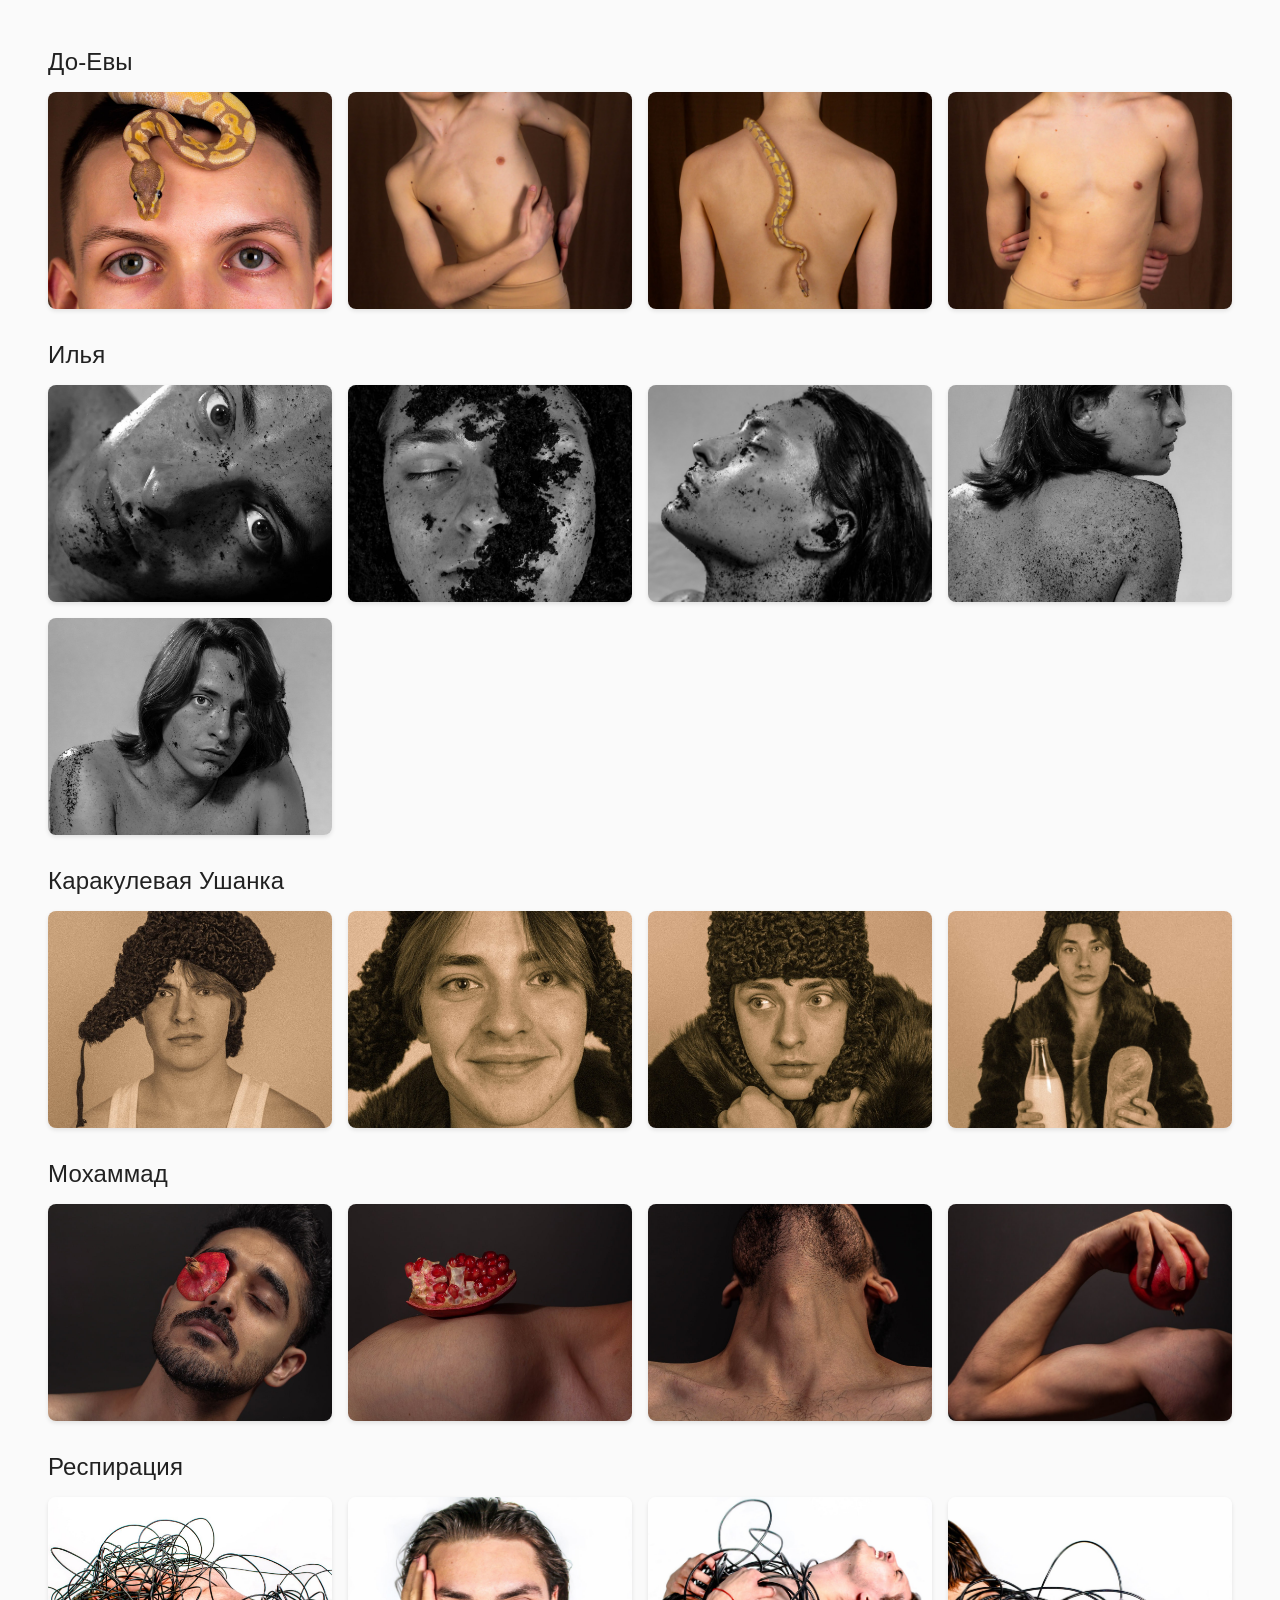
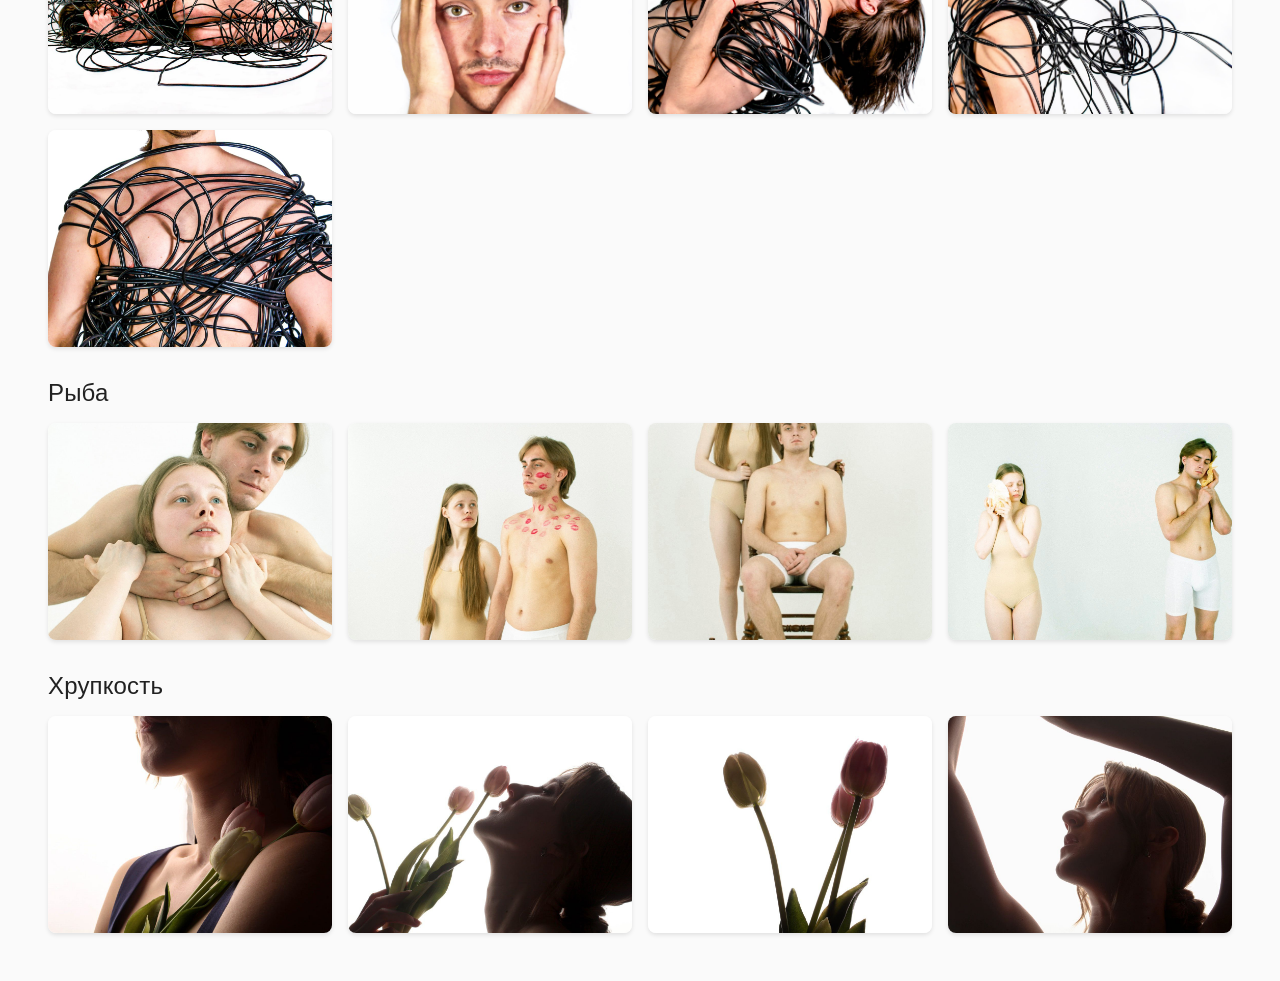
==== photo-gallery.html @ a6e9f672 "Alinart after galleries" ====
<!DOCTYPE html>
<html lang="en">
  <head>
    <meta charset="UTF-8" />
    <meta name="viewport" content="width=device-width, initial-scale=1.0" />
    <title>Minimal Photo Gallery</title>
    <link rel="stylesheet" href="photo-gallery.css" />
  </head>
  <body>
    <div class="gallery-container">
      <!-- До-Евы series -->
      <h2 class="series-title">До-Евы</h2>
      <div class="gallery series-row">
        <div class="gallery-item">
          <img src="Gallery/До-Евы1.jpg" alt="До-Евы Series" />
        </div>
        <div class="gallery-item">
          <img src="Gallery/До-Евы2.jpg" alt="До-Евы Series" />
        </div>
        <div class="gallery-item">
          <img src="Gallery/До-Евы3.jpg" alt="До-Евы Series" />
        </div>
        <div class="gallery-item">
          <img src="Gallery/До-Евы4.jpg" alt="До-Евы Series" />
        </div>
      </div>

      <!-- Илья series -->
      <h2 class="series-title">Илья</h2>
      <div class="gallery series-row">
        <div class="gallery-item">
          <img src="Gallery/Илья1.jpg" alt="Илья Series" />
        </div>
        <div class="gallery-item">
          <img src="Gallery/Илья2.jpg" alt="Илья Series" />
        </div>
        <div class="gallery-item">
          <img src="Gallery/Илья3.jpg" alt="Илья Series" />
        </div>
        <div class="gallery-item">
          <img src="Gallery/Илья4.jpg" alt="Илья Series" />
        </div>
        <div class="gallery-item">
          <img src="Gallery/Илья5.jpg" alt="Илья Series" />
        </div>
      </div>

      <!-- КАРАКУЛЕВАЯ-УШАНКА series -->
      <h2 class="series-title">Каракулевая Ушанка</h2>
      <div class="gallery series-row">
        <div class="gallery-item">
          <img
            src="Gallery/КАРАКУЛЕВАЯ-УШАНКА1.jpg"
            alt="Каракулевая Ушанка Series"
          />
        </div>
        <div class="gallery-item">
          <img
            src="Gallery/КАРАКУЛЕВАЯ-УШАНКА2.jpg"
            alt="Каракулевая Ушанка Series"
          />
        </div>
        <div class="gallery-item">
          <img
            src="Gallery/КАРАКУЛЕВАЯ-УШАНКА3.jpg"
            alt="Каракулевая Ушанка Series"
          />
        </div>
        <div class="gallery-item">
          <img
            src="Gallery/КАРАКУЛЕВАЯ-УШАНКА4.jpg"
            alt="Каракулевая Ушанка Series"
          />
        </div>
      </div>

      <!-- МОХАММАД series -->
      <h2 class="series-title">Мохаммад</h2>
      <div class="gallery series-row">
        <div class="gallery-item">
          <img src="Gallery/МОХАММАД1.jpg" alt="Мохаммад Series" />
        </div>
        <div class="gallery-item">
          <img src="Gallery/МОХАММАД2.jpg" alt="Мохаммад Series" />
        </div>
        <div class="gallery-item">
          <img src="Gallery/МОХАММАД3.jpg" alt="Мохаммад Series" />
        </div>
        <div class="gallery-item">
          <img src="Gallery/МОХАММАД4.jpg" alt="Мохаммад Series" />
        </div>
      </div>

      <!-- РЕСПИРАЦИЯ series -->
      <h2 class="series-title">Респирация</h2>
      <div class="gallery series-row">
        <div class="gallery-item">
          <img src="Gallery/РЕСПИРАЦИЯ1.jpg" alt="Респирация Series" />
        </div>
        <div class="gallery-item">
          <img src="Gallery/РЕСПИРАЦИЯ2.jpg" alt="Респирация Series" />
        </div>
        <div class="gallery-item">
          <img src="Gallery/РЕСПИРАЦИЯ3.jpg" alt="Респирация Series" />
        </div>
        <div class="gallery-item">
          <img src="Gallery/РЕСПИРАЦИЯ4.jpg" alt="Респирация Series" />
        </div>
        <div class="gallery-item">
          <img src="Gallery/РЕСПИРАЦИЯ5.jpg" alt="Респирация Series" />
        </div>
      </div>

      <!-- РЫБА series -->
      <h2 class="series-title">Рыба</h2>
      <div class="gallery series-row">
        <div class="gallery-item">
          <img src="Gallery/РЫБА.jpg" alt="Рыба Series" />
        </div>
        <div class="gallery-item">
          <img src="Gallery/РЫБА2.jpg" alt="Рыба Series" />
        </div>
        <div class="gallery-item">
          <img src="Gallery/РЫБА3.jpg" alt="Рыба Series" />
        </div>
        <div class="gallery-item">
          <img src="Gallery/РЫБА4.jpg" alt="Рыба Series" />
        </div>
      </div>

      <!-- Хрупкость series -->
      <h2 class="series-title">Хрупкость</h2>
      <div class="gallery series-row">
        <div class="gallery-item">
          <img src="Gallery/Хрупкость1.jpg" alt="Хрупкость Series" />
        </div>
        <div class="gallery-item">
          <img src="Gallery/Хрупкость2.jpg" alt="Хрупкость Series" />
        </div>
        <div class="gallery-item">
          <img src="Gallery/Хрупкость3.jpg" alt="Хрупкость Series" />
        </div>
        <div class="gallery-item">
          <img src="Gallery/Хрупкость4.jpg" alt="Хрупкость Series" />
        </div>
      </div>
    </div>

    <div class="lightbox">
      <span class="close">&times;</span>
      <img class="lightbox-content" src="" alt="Lightbox Image" />
    </div>

    <script src="photo-gallery.js"></script>
  </body>
</html>
---- photo-gallery.css ----
:root {
  --primary-color: #212121;
  --background-color: #fafafa;
  --surface-color: #ffffff;
  --text-primary: rgba(0, 0, 0, 0.87);
  --text-secondary: rgba(0, 0, 0, 0.6);
  --spacing-unit: 8px;
  --elevation-1: 0 2px 4px rgba(0, 0, 0, 0.1);
  --elevation-2: 0 4px 8px rgba(0, 0, 0, 0.12);
  --transition-standard: 200ms cubic-bezier(0.4, 0, 0.2, 1);
}

body {
  margin: 0;
  padding: 0;
  background-color: var(--background-color);
  font-family: "Roboto", -apple-system, BlinkMacSystemFont, sans-serif;
  color: var(--text-primary);
}

.gallery-container {
  max-width: 1200px;
  margin: 0 auto;
  padding: calc(var(--spacing-unit) * 2);
}

.series-title {
  margin: calc(var(--spacing-unit) * 4) 0 calc(var(--spacing-unit) * 2);
  padding: 0 var(--spacing-unit);
  font-size: 24px;
  font-weight: 500;
  color: var(--text-primary);
  letter-spacing: 0.15px;
  position: relative;
}

.series-row {
  margin-bottom: calc(var(--spacing-unit) * 4);
  padding: 0 var(--spacing-unit);
}

.gallery {
  display: grid;
  grid-template-columns: repeat(auto-fit, minmax(280px, 1fr));
  gap: calc(var(--spacing-unit) * 2);
}

.gallery-item {
  position: relative;
  border-radius: 8px;
  overflow: hidden;
  background-color: var(--surface-color);
  box-shadow: var(--elevation-1);
  transition: transform var(--transition-standard),
    box-shadow var(--transition-standard);
}

.gallery-item:hover {
  transform: translateY(-4px);
  box-shadow: var(--elevation-2);
}

.gallery-item img {
  width: 100%;
  height: 100%;
  object-fit: cover;
  aspect-ratio: 4/3;
  transition: transform var(--transition-standard);
}

.gallery-item:hover img {
  transform: scale(1.05);
}

/* Lightbox styles */
.lightbox {
  display: none;
  position: fixed;
  top: 0;
  left: 0;
  width: 100%;
  height: 100%;
  background-color: rgba(0, 0, 0, 0.9);
  z-index: 1000;
  padding: calc(var(--spacing-unit) * 2);
  box-sizing: border-box;
}

.lightbox-content {
  max-width: 90%;
  max-height: 90vh;
  margin: auto;
  display: block;
  object-fit: contain;
}

.close {
  position: fixed;
  top: calc(var(--spacing-unit) * 2);
  right: calc(var(--spacing-unit) * 2);
  color: white;
  font-size: 32px;
  cursor: pointer;
  width: 40px;
  height: 40px;
  display: flex;
  align-items: center;
  justify-content: center;
  background-color: rgba(0, 0, 0, 0.5);
  border-radius: 50%;
  transition: background-color var(--transition-standard);
}

.close:hover {
  background-color: rgba(0, 0, 0, 0.7);
}

/* Responsive Design */
@media (max-width: 960px) {
  .gallery {
    grid-template-columns: repeat(auto-fit, minmax(240px, 1fr));
  }

  .series-title {
    font-size: 20px;
  }
}

@media (max-width: 600px) {
  .gallery-container {
    padding: var(--spacing-unit);
  }

  .gallery {
    grid-template-columns: repeat(auto-fit, minmax(200px, 1fr));
    gap: var(--spacing-unit);
  }

  .series-title {
    font-size: 18px;
    margin: calc(var(--spacing-unit) * 3) 0 calc(var(--spacing-unit) * 1.5);
  }

  .series-row {
    margin-bottom: calc(var(--spacing-unit) * 3);
    padding: 0;
  }
}

/* Loading animation */
.gallery-item::before {
  content: "";
  position: absolute;
  top: 0;
  left: 0;
  width: 100%;
  height: 100%;
  background-color: #eee;
  animation: pulse 1.5s infinite;
}

.gallery-item.loaded::before {
  display: none;
}

@keyframes pulse {
  0% {
    opacity: 0.6;
  }
  50% {
    opacity: 0.8;
  }
  100% {
    opacity: 0.6;
  }
}
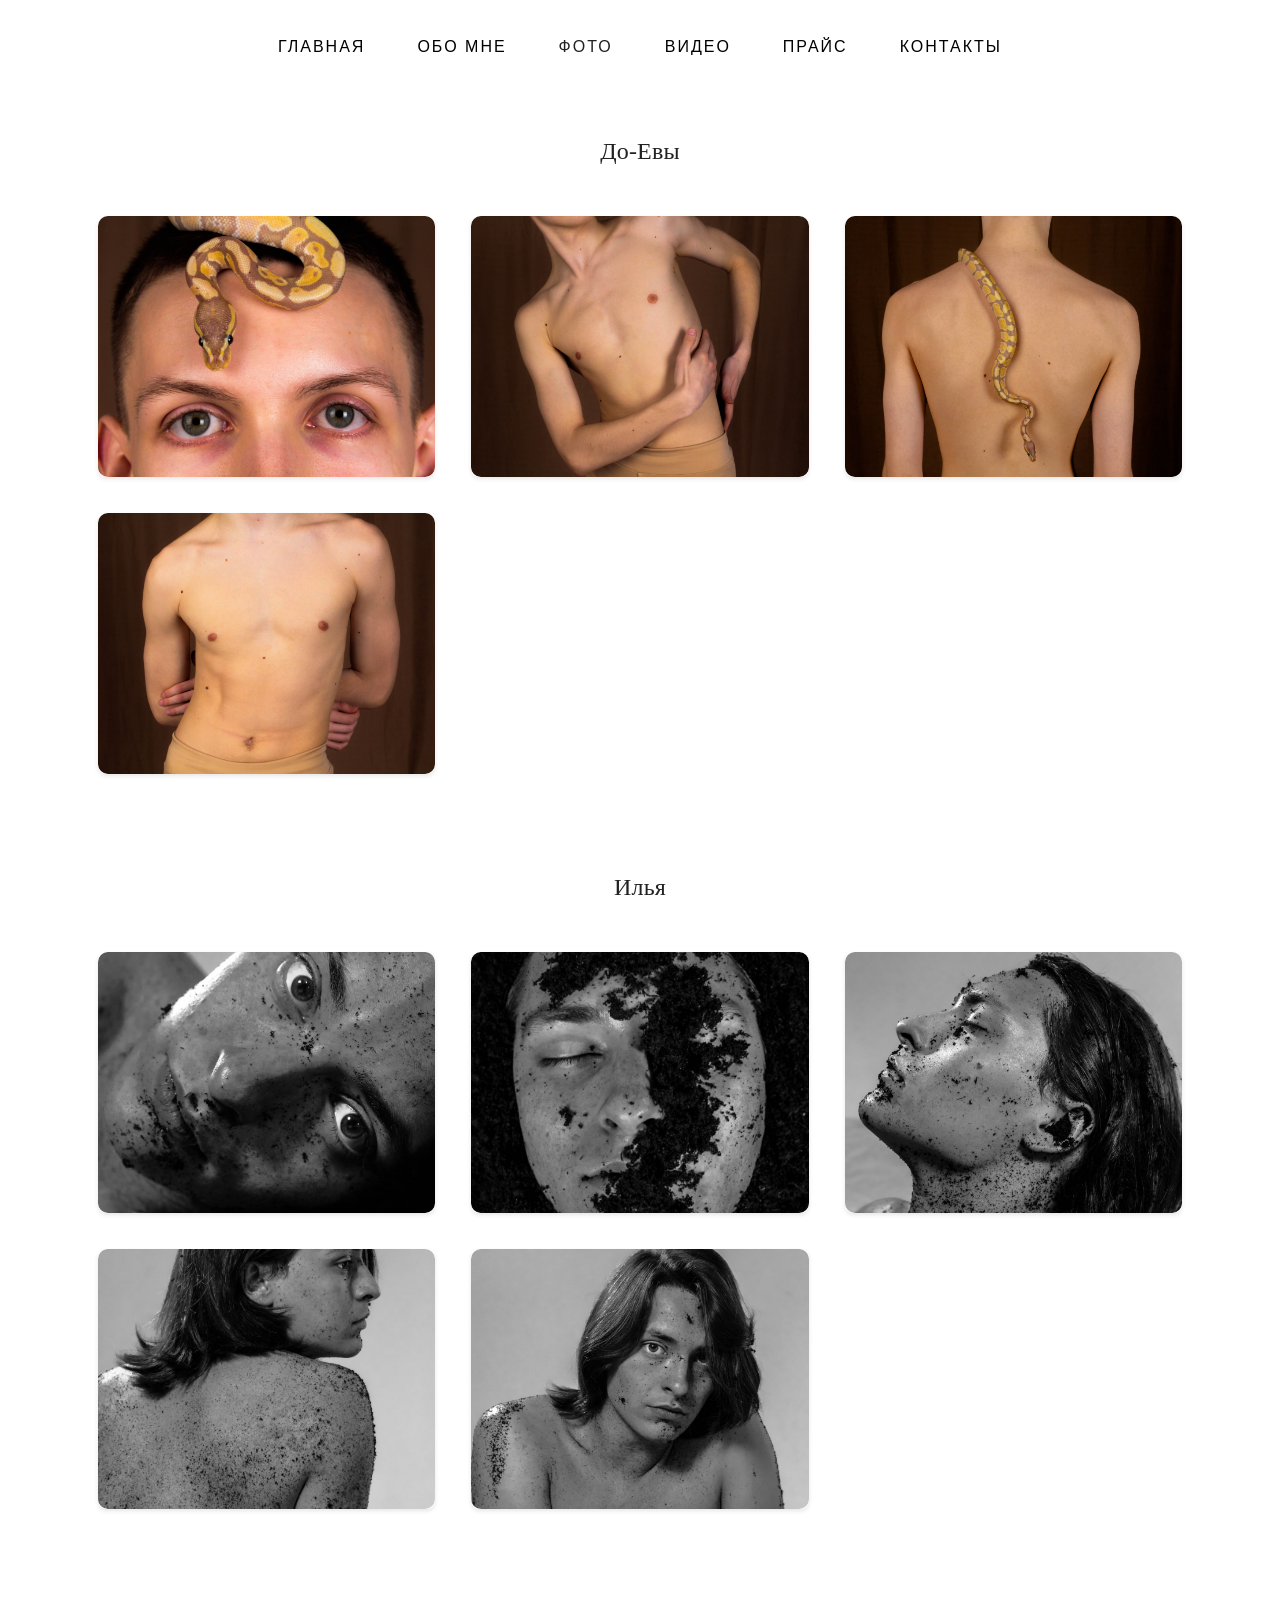
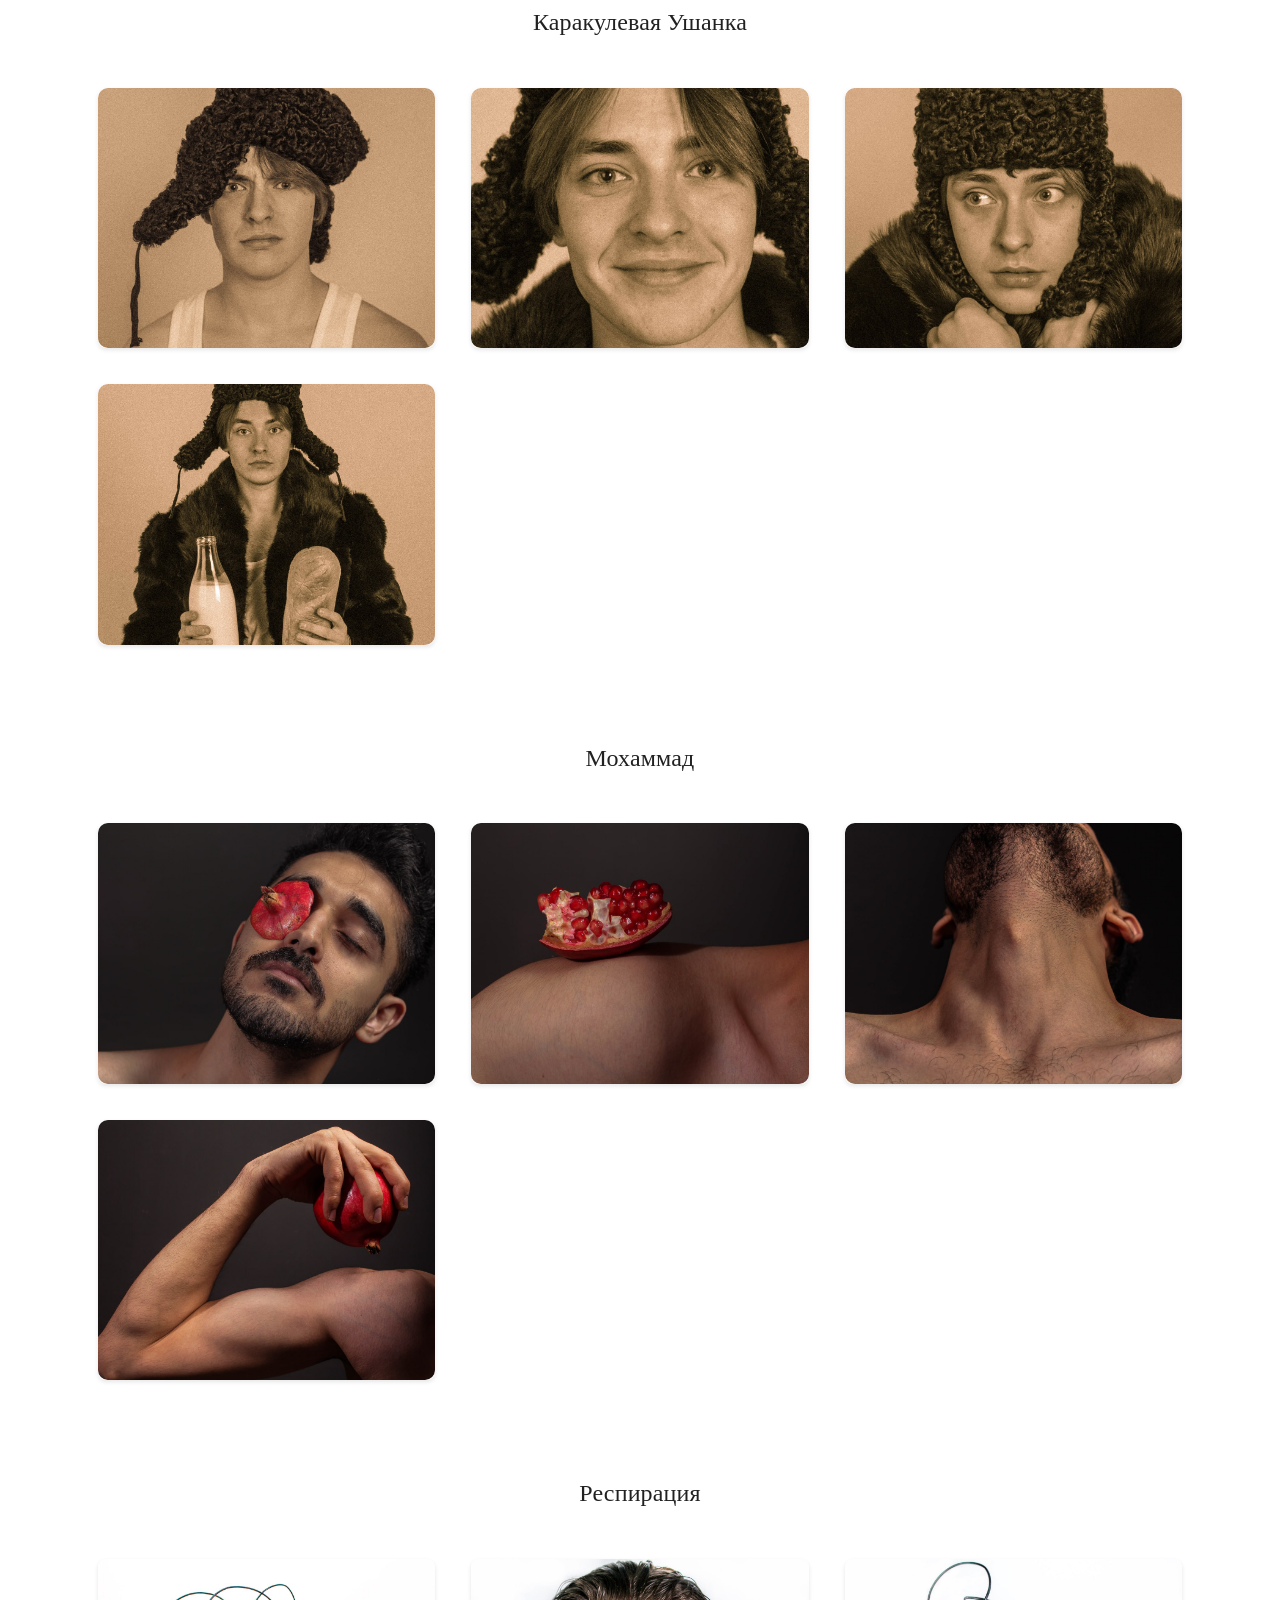
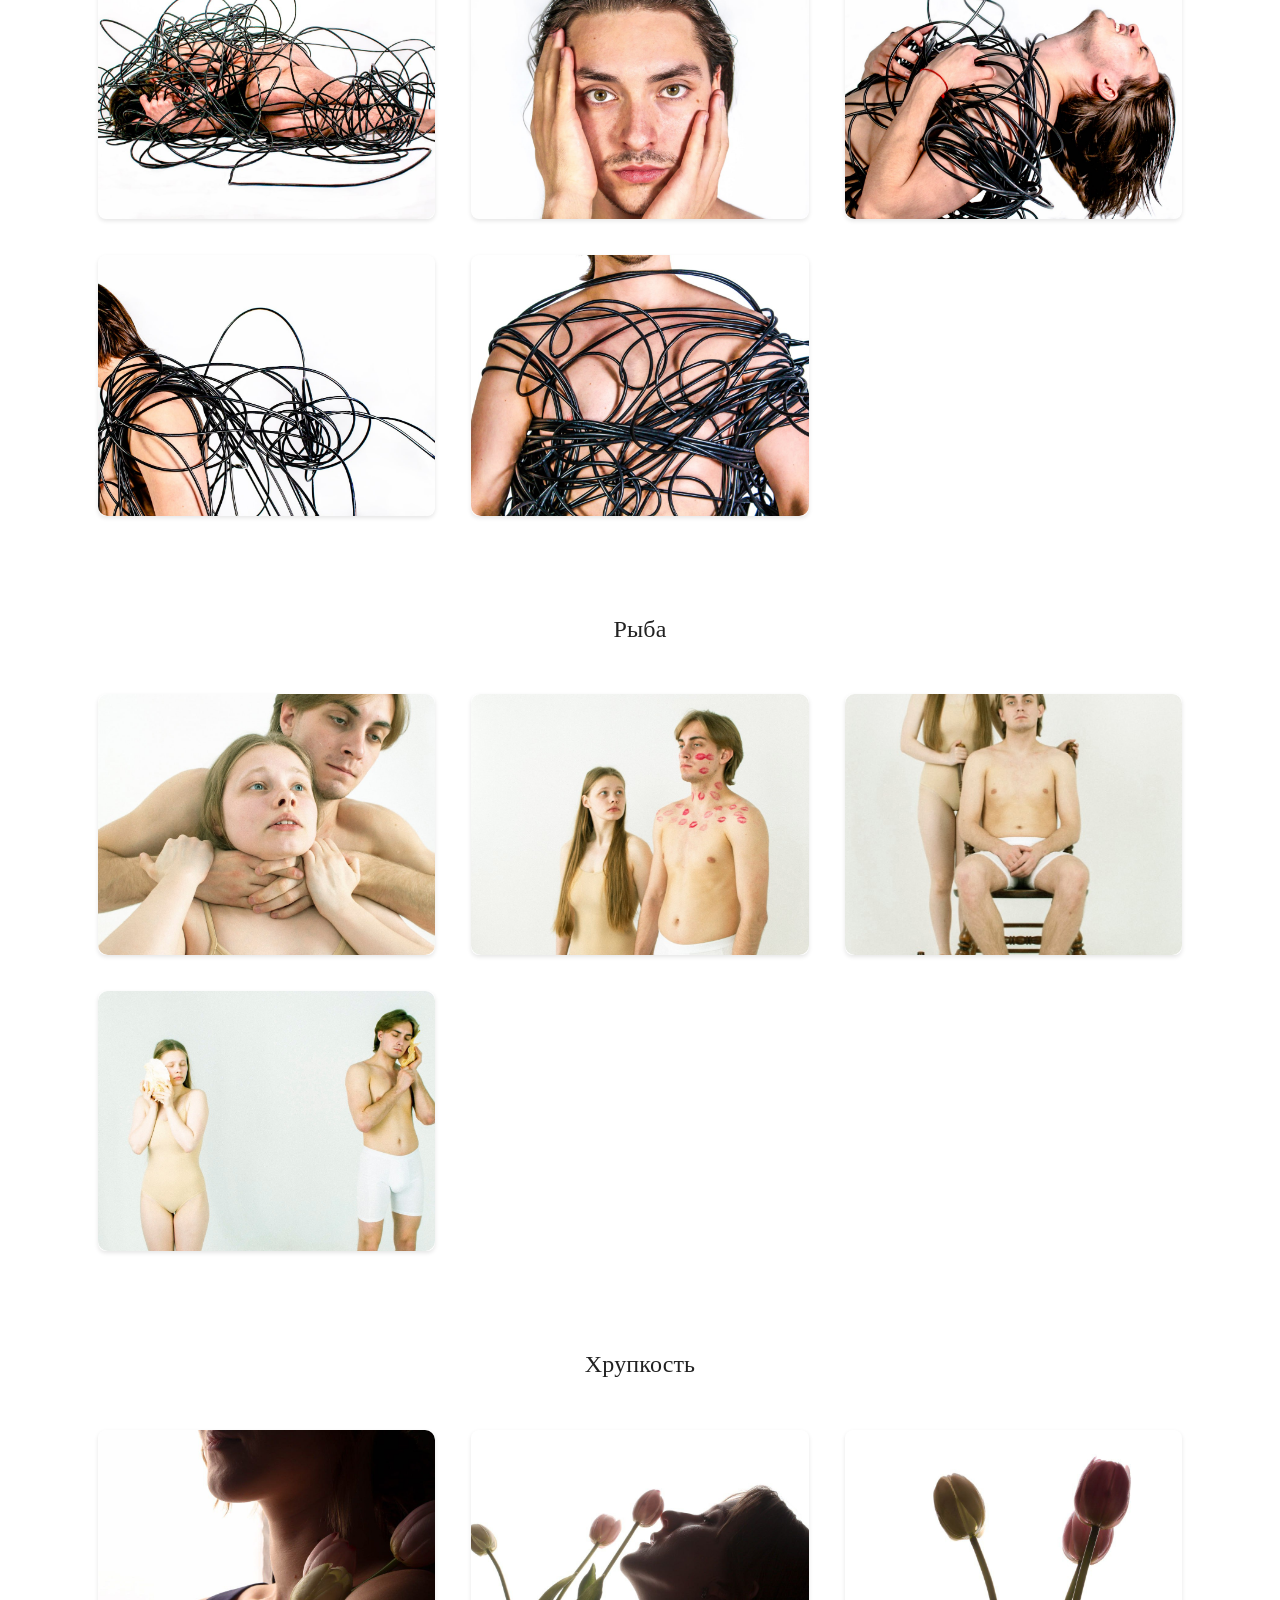
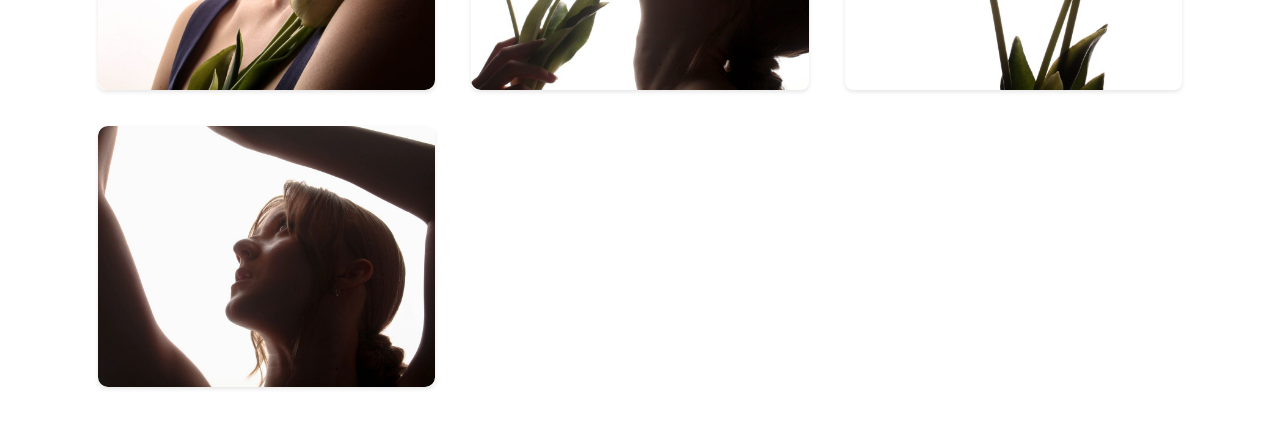
==== commit 4e164957: "hot fix for all sections" ====
--- a/photo-gallery.html
+++ b/photo-gallery.html
@@ -4,9 +4,24 @@
     <meta charset="UTF-8" />
     <meta name="viewport" content="width=device-width, initial-scale=1.0" />
     <title>Minimal Photo Gallery</title>
+    <link rel="stylesheet" href="main.css" />
     <link rel="stylesheet" href="photo-gallery.css" />
   </head>
   <body>
+    <header>
+      <nav class="navbar">
+        <button class="menu-toggle" id="menu-toggle">&#9776;</button>
+        <ul class="nav-menu" id="nav-menu">
+          <li><a href="index.html">Главная</a></li>
+          <li><a href="index.html#about">Обо мне</a></li>
+          <li><a href="photo-gallery.html" class="active">Фото</a></li>
+          <li><a href="video-gallery.html">Видео</a></li>
+          <li><a href="index.html#pricing">Прайс</a></li>
+          <li><a href="index.html#contact">Контакты</a></li>
+        </ul>
+      </nav>
+    </header>
+
     <div class="gallery-container">
       <!-- До-Евы series -->
       <h2 class="series-title">До-Евы</h2>
@@ -152,5 +167,21 @@
     </div>
 
     <script src="photo-gallery.js"></script>
+
+    <footer>
+      <div class="footer-container">
+        <div class="social-media">
+          <a href="#contact" target="_blank" class="social-icon telegram">
+            <i class="fab fa-telegram"></i>
+          </a>
+          <a href="#" target="_blank" class="social-icon instagram">
+            <i class="fab fa-instagram"></i>
+          </a>
+          <a href="#" target="_blank" class="social-icon vk">
+            <i class="fab fa-vk"></i>
+          </a>
+        </div>
+      </div>
+    </footer>
   </body>
 </html>
--- a/main.css
+++ b/main.css
@@ -0,0 +1,471 @@
+:root {
+  --primary-color: #000000;
+  --secondary-color: #ffffff;
+  --background-color: #ffffff;
+  --text-color: #000000;
+  --accent-color: #808080;
+}
+
+body {
+  font-family: "Montserrat", sans-serif;
+  line-height: 1.6;
+  margin: 0;
+  padding: 0;
+  background-color: var(--background-color);
+  color: var(--text-color);
+  transition: background-color 0.3s ease, color 0.3s ease;
+}
+
+body.dark-theme {
+  --primary-color: #ffffff;
+  --secondary-color: #000000;
+  --background-color: #000000;
+  --text-color: #ffffff;
+  --accent-color: #808080;
+}
+
+header {
+  background-color: transparent;
+  position: fixed;
+  width: 100%;
+  z-index: 1000;
+  transition: background-color 0.3s ease;
+}
+
+header.scrolled {
+  background-color: rgba(44, 62, 80, 0.9);
+}
+
+nav ul {
+  display: flex;
+  justify-content: center;
+  padding: 1rem 0;
+  margin: 0;
+}
+
+nav ul li {
+  margin: 0 0rem; /* 0rem on desktop */
+}
+
+nav ul li a {
+  color: black; /* Changed link color to black */
+  text-decoration: none;
+  font-weight: 300;
+  text-transform: uppercase;
+  letter-spacing: 2px;
+  position: relative;
+  padding: 0.5rem 0;
+}
+
+nav ul li a::after {
+  content: "";
+  position: absolute;
+  bottom: 0;
+  left: 0;
+  width: 100%;
+  height: 2px;
+  background: var(--secondary-color);
+  transform: scaleX(0);
+  transition: transform 0.3s ease;
+}
+
+nav ul li a:hover::after {
+  transform: scaleX(1);
+}
+
+.banner {
+  background-color: white;
+  background-image: none;
+  height: 100vh;
+  display: flex;
+  align-items: center;
+  justify-content: center;
+  text-align: center;
+  color: #000;
+  position: relative;
+}
+
+.banner::before {
+  content: none;
+}
+
+.banner-content {
+  position: relative;
+  z-index: 1;
+  font-family: "Courier Prime", "Courier New", monospace;
+  font-size: 4rem;
+}
+
+.banner-text {
+  display: block;
+  white-space: nowrap;
+  margin-bottom: 1rem;
+}
+
+.banner-text span {
+  display: inline-block;
+  opacity: 0;
+  transform: translateY(20px);
+  animation: fadeInUp 0.5s forwards;
+  color: #000;
+}
+
+.banner-text span:first-child {
+  animation-delay: 0.5s;
+}
+
+.banner-text span:last-child {
+  animation-delay: 1s;
+}
+
+@keyframes fadeInUp {
+  to {
+    opacity: 1;
+    transform: translateY(0);
+  }
+}
+
+/* Adjust the animation delays for each line */
+.banner-text:nth-child(1) span:last-child {
+  animation-delay: 1s;
+}
+
+.banner-text:nth-child(2) span:last-child {
+  animation-delay: 2s;
+}
+
+.banner-text:nth-child(3) span:last-child {
+  animation-delay: 3s;
+}
+
+main,
+section {
+  padding: 3rem 2rem;
+  max-width: 1200px;
+  margin: 0 auto;
+}
+
+h2 {
+  font-family: "Playfair Display", serif;
+  font-size: 3rem;
+  text-align: center;
+  margin-bottom: 3rem;
+  position: relative;
+}
+
+h2::after {
+  content: "";
+  position: absolute;
+  bottom: -10px;
+  left: 50%;
+  width: 50px;
+  height: 2px;
+  background-color: var(--secondary-color);
+  transform: translateX(-50%);
+}
+
+/* New styles for the about section */
+.about-content {
+  display: flex;
+  justify-content: space-between; /* Space between the two columns */
+  align-items: flex-start; /* Align items to the start */
+}
+
+.about-left {
+  flex: 1; /* Takes up 1 part of the flex container */
+  text-align: center; /* Center text */
+  padding: 20px; /* Add some padding */
+}
+
+.about-right {
+  flex: 2; /* Takes up 2 parts of the flex container */
+  padding: 20px; /* Add some padding */
+}
+
+/* Optional: Add responsiveness */
+@media (max-width: 768px) {
+  .about-content {
+    flex-direction: column; /* Stack columns on smaller screens */
+  }
+  .about-left,
+  .about-right {
+    flex: none; /* Reset flex for stacking */
+    width: 100%; /* Full width */
+  }
+}
+
+/* Modal styles */
+.modal {
+  display: none; /* Ensure the modal is hidden by default */
+  position: fixed; /* Stay in place */
+  z-index: 1; /* Ensure it's on top of other elements */
+  left: 0;
+  top: 0;
+  width: 100%; /* Full width */
+  height: 100%; /* Full height */
+  background-color: rgba(0, 0, 0, 0.8); /* Darker background with opacity */
+  display: flex; /* Use flexbox to center content */
+  justify-content: center; /* Center horizontally */
+  align-items: center; /* Center vertically */
+}
+
+/* Modal Content */
+.modal-content {
+  background-color: #fff;
+  padding: 20px; /* Padding for content */
+  border-radius: 10px; /* Add rounded corners */
+  width: 80%; /* Adjust width as needed */
+  max-width: 600px; /* Set a max-width for better control */
+  max-height: 80vh; /* Limit height to ensure visibility */
+  overflow-y: auto; /* Enable vertical scrolling */
+  box-shadow: 0 4px 8px rgba(0, 0, 0, 0.1); /* Add shadow for depth */
+  position: relative; /* Ensure positioning for the close button */
+  margin: auto; /* Center the content within the modal */
+}
+
+/* Responsive adjustments for smaller screens */
+@media (max-width: 768px) {
+  .modal-content {
+    width: 95%; /* Increase width for smaller screens */
+    max-width: none; /* Remove max-width constraint */
+  }
+}
+/* Close button */
+.close {
+  color: #000; /* Change to black for better visibility */
+  position: absolute;
+  top: 10px;
+  right: 20px;
+  font-size: 28px;
+  font-weight: bold;
+  transition: color 0.3s; /* Smooth color transition */
+  z-index: 1001; /* Ensure it's above modal content */
+}
+.close:hover,
+.close:focus {
+  color: #ccc;
+  text-decoration: none;
+  cursor: pointer;
+}
+/* Keyframes for animations */
+@keyframes fadeIn {
+  from {
+    opacity: 0;
+  }
+  to {
+    opacity: 1;
+  }
+}
+@keyframes slideIn {
+  from {
+    transform: translateY(-50px);
+  }
+  to {
+    transform: translateY(0);
+  }
+}
+/* Gallery styles */
+.gallery-container {
+  display: flex;
+  flex-wrap: wrap; /* Allow items to wrap to the next line */
+  overflow: auto; /* Enable scrolling if items overflow */
+  width: 90%; /* Increase the width for a wider gallery */
+  max-width: 1000px; /* Increase the maximum width */
+  margin: 20px auto; /* Center the gallery horizontally and add top/bottom margin */
+
+  padding: 15px; /* Increase padding for better spacing */
+  box-sizing: border-box; /* Include padding and border in the element's total width and height */
+  border-radius: 10px; /* Add rounded corners for a softer look */
+  justify-content: center;
+  gap: 20px;
+}
+.gallery-item {
+  flex: 1 1 28%; /* Adjust the size of each item for better layout */
+  margin: 10px; /* Add some spacing between items */
+  box-sizing: border-box; /* Include padding and border in the element's total width and height */
+}
+.gallery-item img {
+  width: 100%; /* Make images responsive */
+  height: auto; /* Maintain aspect ratio */
+  border-radius: 8px; /* Add rounded corners to images */
+  transition: transform 0.3s ease; /* Add a smooth transition for hover effect */
+}
+.gallery-item img:hover {
+  transform: scale(1.05); /* Slightly enlarge image on hover for effect */
+}
+/* Image Gallery Modal */
+.image-gallery-modal {
+  display: none; /* Ensure the modal is hidden by default */
+  position: fixed; /* Stay in place */
+  z-index: 1; /* Ensure it's on top of other elements */
+  left: 0;
+  top: 0;
+  width: 100%; /* Full width */
+  height: 100%; /* Full height */
+  background-color: rgba(0, 0, 0, 0.8); /* Darker background with opacity */
+  display: flex; /* Use flexbox to center content */
+  justify-content: center; /* Center horizontally */
+  align-items: center; /* Center vertically */
+}
+.image-gallery-content {
+  background-color: #fff;
+  padding: 20px; /* Padding for content */
+  border-radius: 10px; /* Add rounded corners */
+  width: 90%; /* Increase width for a more maximized look */
+  max-width: 900px; /* Increase max-width for larger screens */
+  max-height: 90vh; /* Increase max-height for more visibility */
+  overflow-y: scroll; /* Enable vertical scrolling */
+  box-shadow: 0 6px 12px rgba(0, 0, 0, 0.15); /* Enhance shadow for depth */
+  position: relative; /* Ensure positioning for the close button */
+  margin: auto; /* Center the content within the modal */
+  transition: transform 0.3s ease, opacity 0.3s ease; /* Smooth transition for opening */
+  transform: scale(1.05); /* Slightly enlarge for effect */
+  opacity: 0; /* Start invisible for transition effect */
+  scrollbar-width: none; /* Firefox */
+}
+/* Hide scrollbar for Webkit browsers (Chrome, Safari) */
+.image-gallery-content::-webkit-scrollbar {
+  width: 0; /* Remove scrollbar width */
+  background: transparent; /* Optional: Make scrollbar background transparent */
+}
+/* Hide scrollbar for IE, Edge */
+.image-gallery-content {
+  -ms-overflow-style: none; /* IE and Edge */
+}
+.image-gallery-modal.show .image-gallery-content {
+  transform: scale(1); /* Reset scale to normal */
+  opacity: 1; /* Make visible */
+}
+.close {
+  color: #000; /* Change to black for better visibility */
+  position: absolute;
+  top: 10px;
+  right: 20px;
+  font-size: 28px;
+  font-weight: bold;
+  transition: color 0.3s; /* Smooth color transition */
+  z-index: 1001; /* Ensure it's above modal content */
+}
+.close:hover,
+.close:focus {
+  color: #ccc;
+  text-decoration: none;
+  cursor: pointer;
+}
+/* Base styles for navigation */
+.navbar {
+  display: flex;
+  justify-content: center; /* Center the nav-menu */
+  align-items: center;
+  padding: 10px 20px;
+  background-color: #fff; /* White background for navbar */
+  color: #000; /* Black text for navbar */
+  position: relative; /* Allows positioning of menu-toggle */
+}
+
+.nav-menu {
+  display: flex;
+  list-style: none;
+  transition: max-height 0.3s ease-out;
+  overflow: hidden;
+  max-height: 0; /* Initially hidden for mobile */
+  justify-content: center; /* Center items within nav-menu */
+  background-color: #fff; /* White background for menu */
+}
+
+.nav-menu.active {
+  max-height: 500px; /* Adjust as needed */
+}
+
+.navbar a {
+  color: #000; /* Black text for links */
+  text-decoration: none;
+  padding: 8px 16px;
+  margin: 5px 0;
+}
+
+.navbar a:hover {
+  background-color: #ddd; /* Light gray hover effect */
+  border-radius: 4px;
+}
+
+.menu-toggle {
+  display: none;
+  font-size: 24px;
+  cursor: pointer;
+  position: absolute; /* Position it absolutely */
+  right: 20px; /* Align it to the right */
+  color: #000; /* Black text for hamburger icon */
+  background-color: #fff; /* White background for hamburger icon */
+  border: none;
+  padding: 10px;
+  border-radius: 4px;
+}
+
+@media (max-width: 768px) {
+  .menu-toggle {
+    display: block;
+  }
+  .nav-menu {
+    flex-direction: column;
+    width: 100%;
+  }
+  .nav-menu.active {
+    display: flex;
+  }
+  .navbar a {
+    display: block;
+    text-align: center;
+  }
+  nav ul li {
+    margin: 0 4rem; /* 4rem on mobile */
+  }
+}
+
+@media (min-width: 769px) {
+  .nav-menu {
+    display: flex;
+    flex-direction: row;
+    max-height: none;
+  }
+  .menu-toggle {
+    display: none;
+  }
+  .navbar a {
+    display: inline-block;
+    margin: 0 10px;
+  }
+}
+
+.gallery-item {
+  text-align: center;
+}
+
+.gallery-item img {
+  width: 200px; /* Adjust size as needed */
+  height: auto;
+  border-radius: 10px;
+  transition: transform 0.3s;
+}
+
+.gallery-item img:hover {
+  transform: scale(1.05);
+}
+
+.gallery-item p {
+  margin-top: 10px;
+  font-size: 18px;
+  font-weight: bold;
+}
+
+#gallery a {
+  color: inherit; /* Inherits color from parent */
+  text-decoration: none; /* Removes underline */
+}
+
+#gallery a:hover,
+#gallery a:visited,
+#gallery a:active {
+  color: inherit; /* Keeps the same color when hovering/visited/active */
+  text-decoration: none; /* Ensures no underline appears */
+}
--- a/photo-gallery.css
+++ b/photo-gallery.css
@@ -13,15 +13,18 @@
 body {
   margin: 0;
   padding: 0;
-  background-color: var(--background-color);
+  background-color: #ffffff;
   font-family: "Roboto", -apple-system, BlinkMacSystemFont, sans-serif;
   color: var(--text-primary);
+  padding-top: 80px;
 }
 
 .gallery-container {
+  padding-top: 20px;
   max-width: 1200px;
   margin: 0 auto;
-  padding: calc(var(--spacing-unit) * 2);
+  padding-left: calc(var(--spacing-unit) * 2);
+  padding-right: calc(var(--spacing-unit) * 2);
 }
 
 .series-title {
@@ -174,3 +177,32 @@
     opacity: 0.6;
   }
 }
+
+.back-button {
+  display: none;
+}
+
+.navbar {
+  position: fixed;
+  top: 0;
+  left: 0;
+  right: 0;
+  z-index: 1000;
+  background-color: var(--surface-color);
+}
+
+.nav-menu a.active {
+  color: var(--primary-color);
+  font-weight: 500;
+  position: relative;
+}
+
+.nav-menu a.active::after {
+  content: "";
+  position: absolute;
+  bottom: -4px;
+  left: 0;
+  width: 100%;
+  height: 2px;
+  background-color: var(--primary-color);
+}
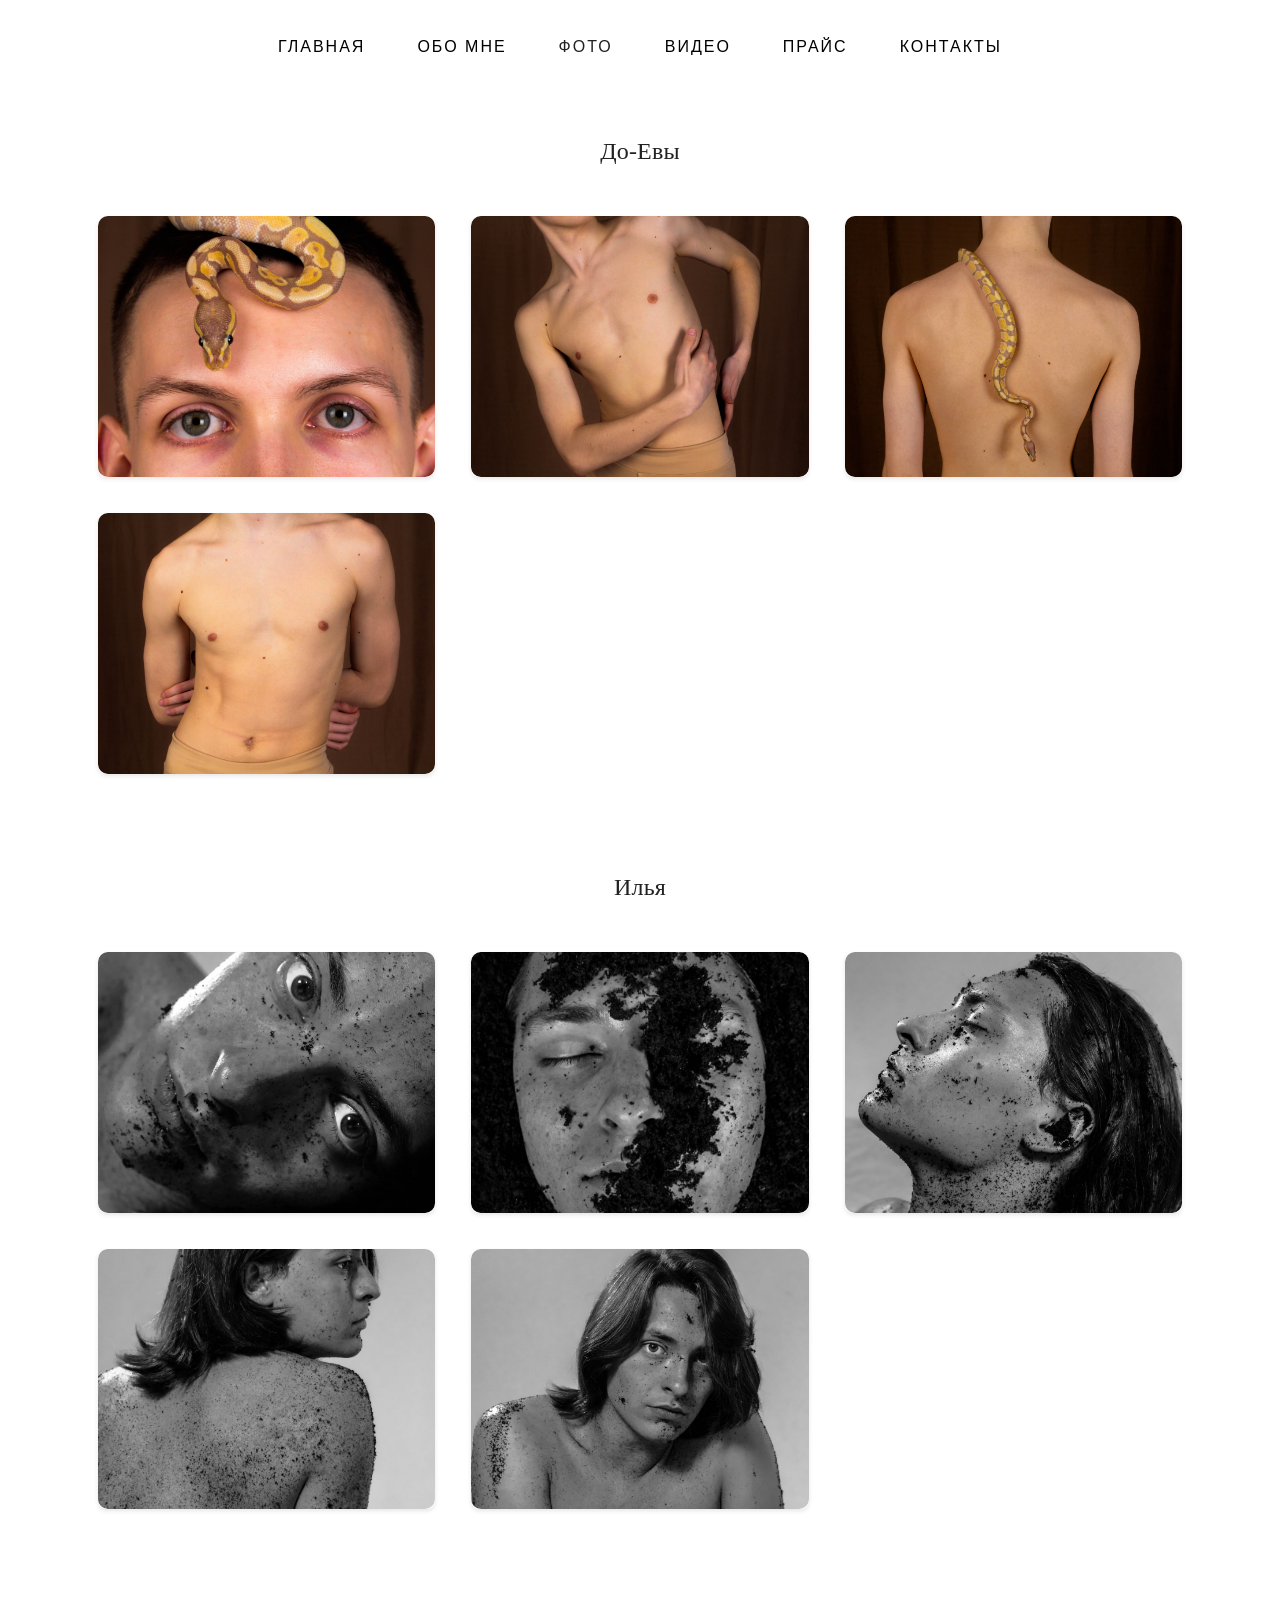
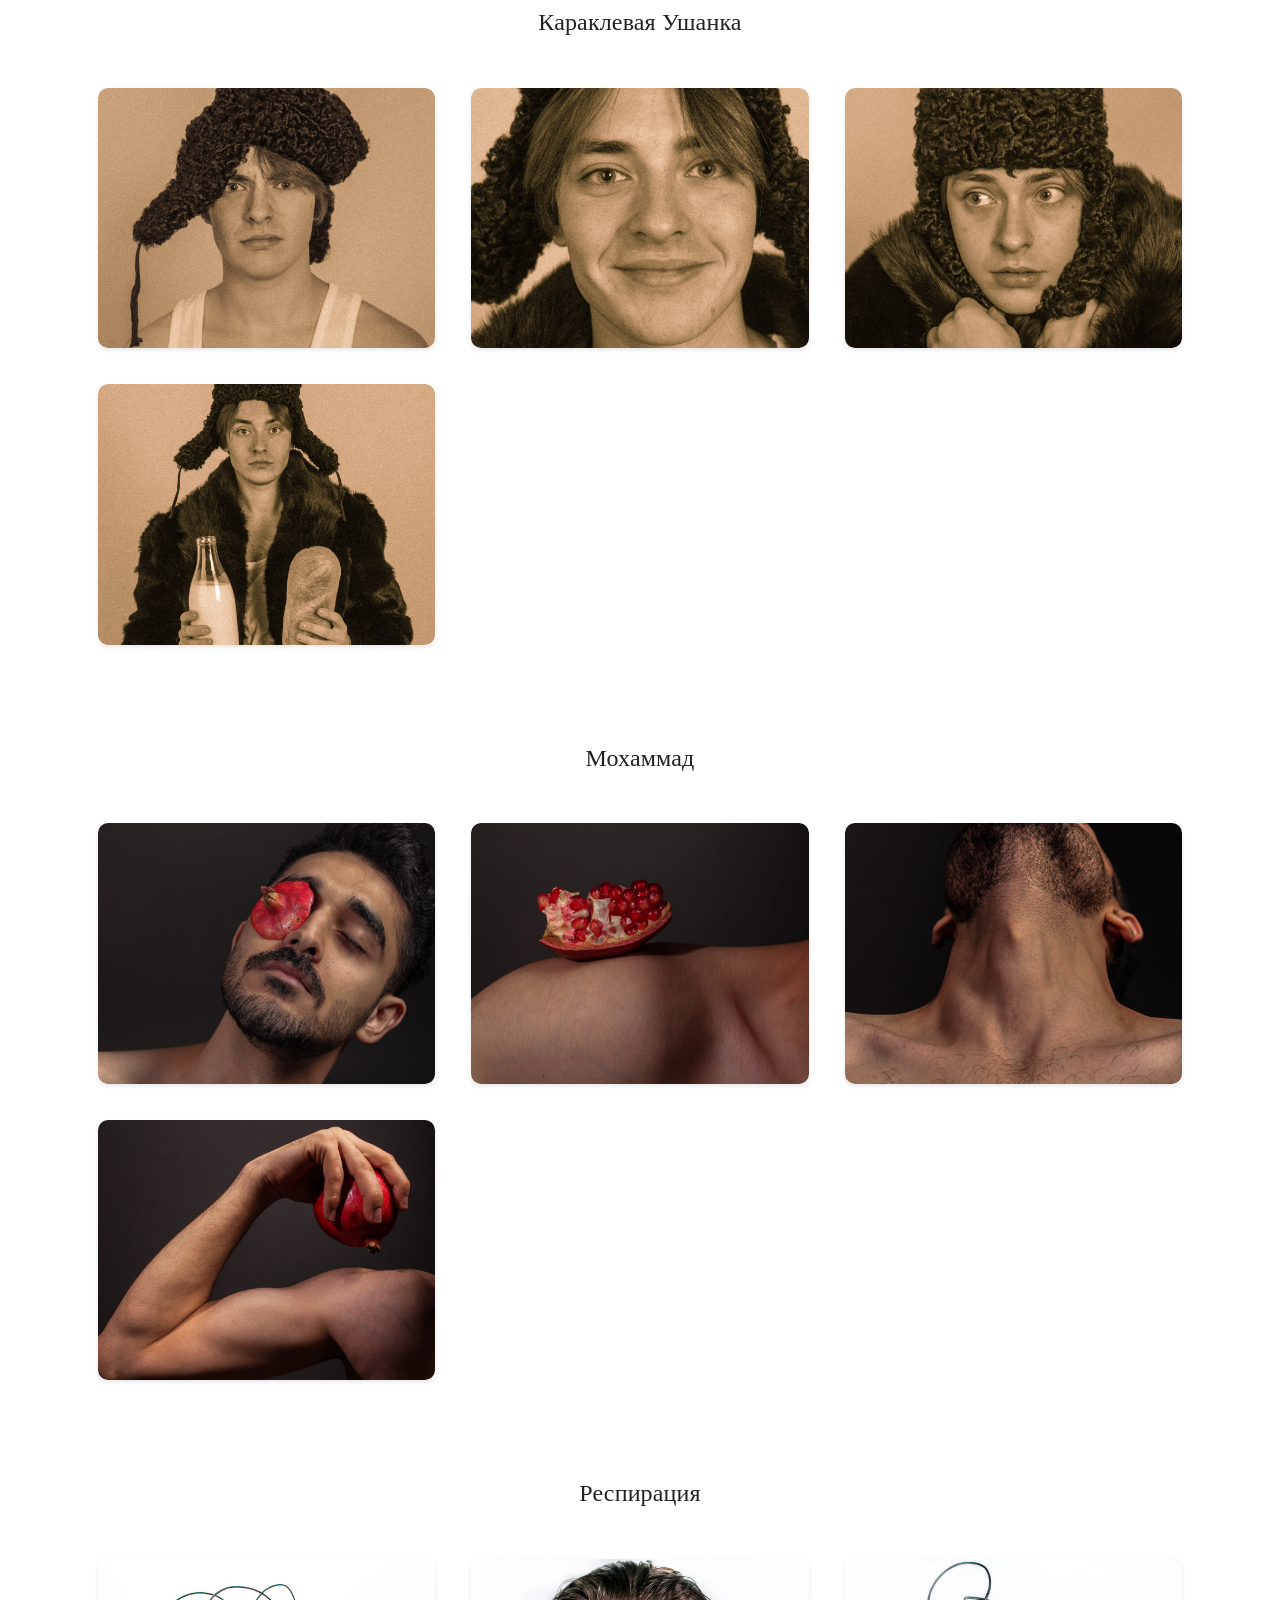
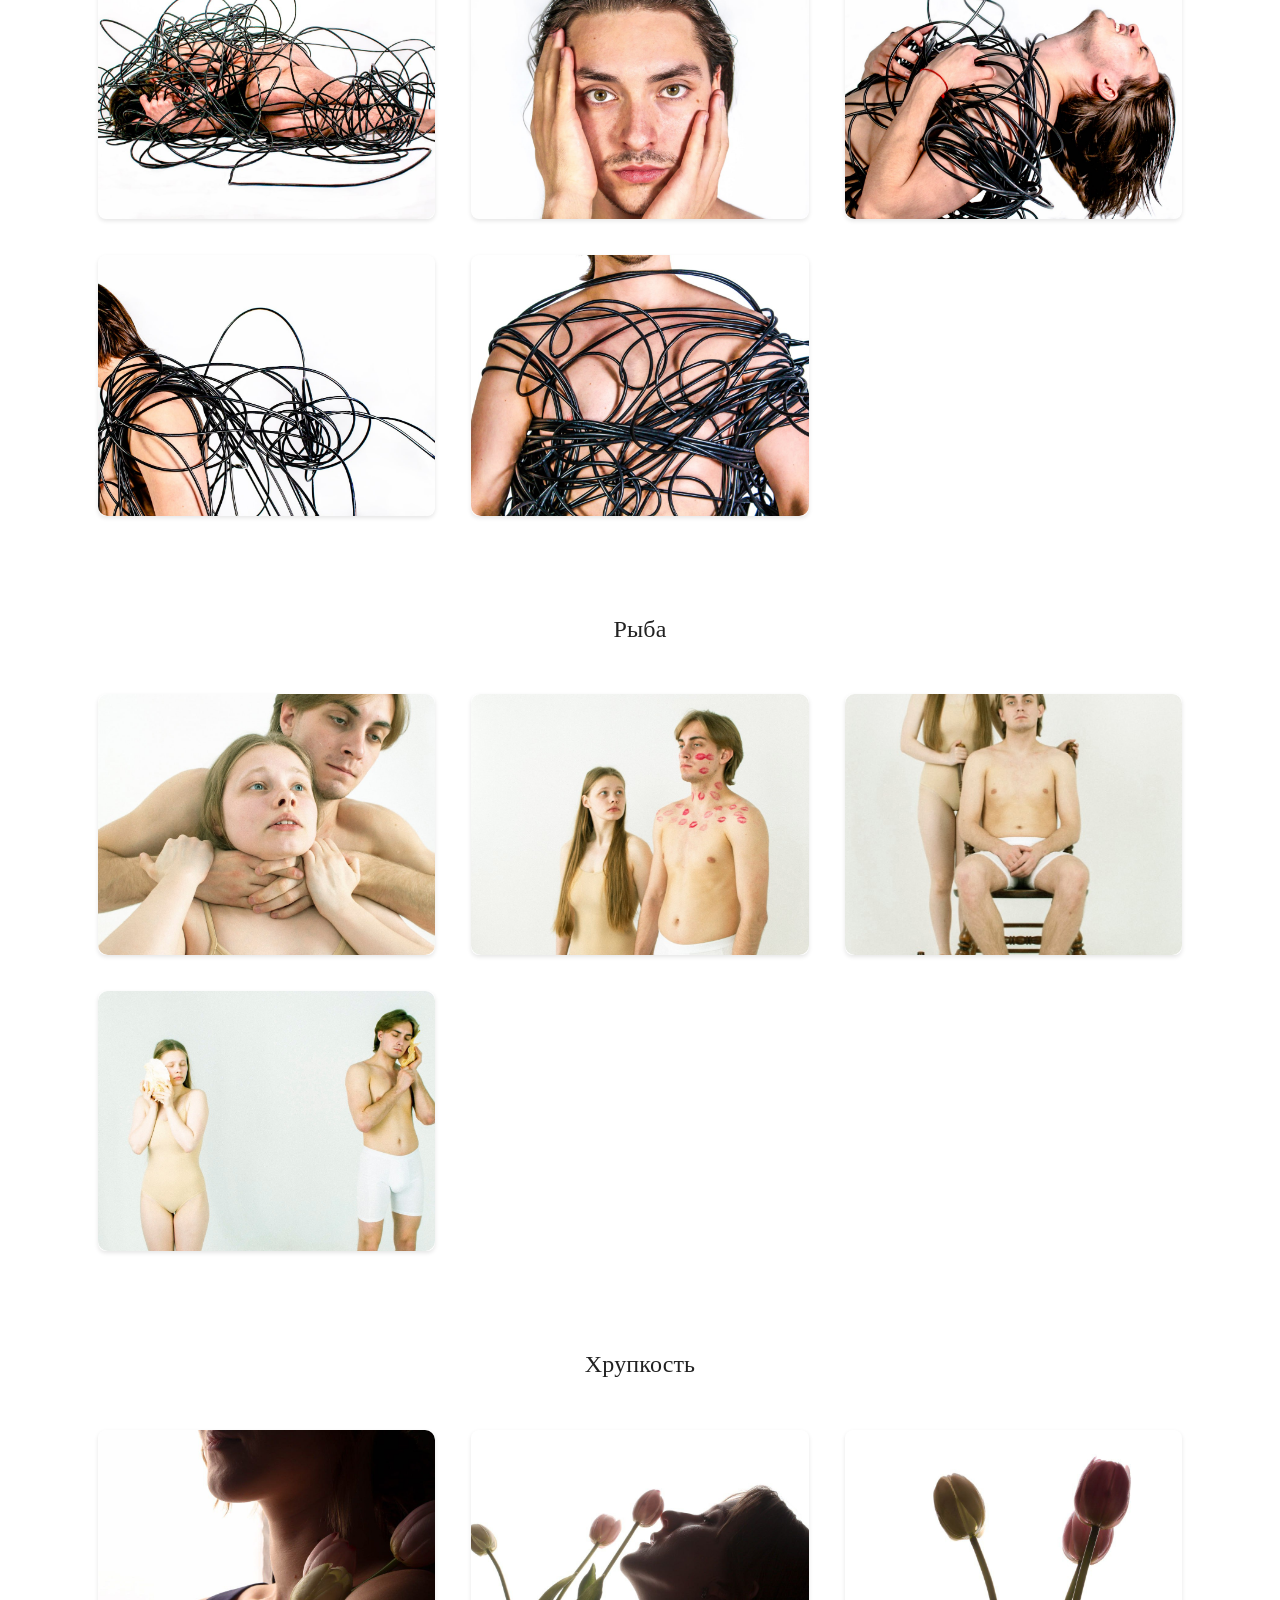
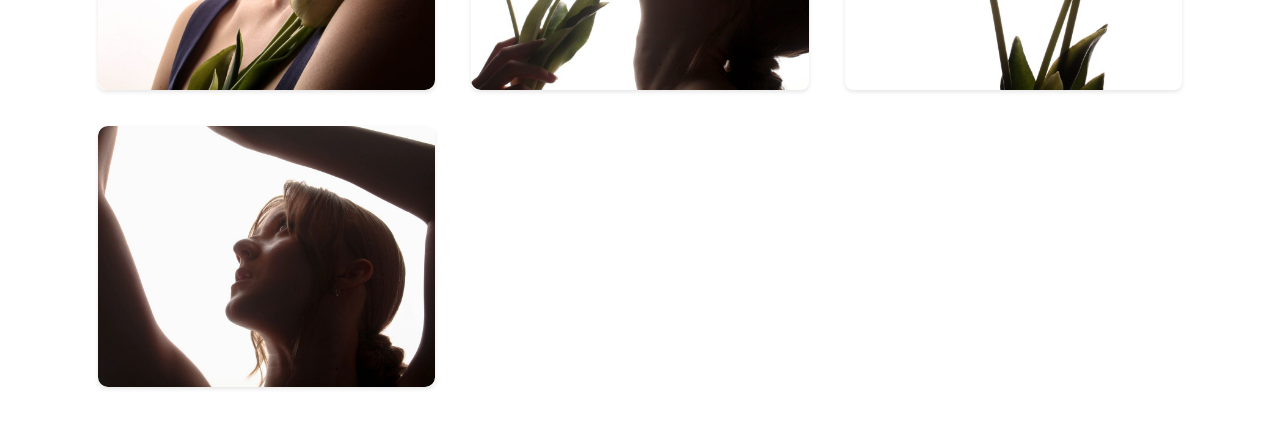
==== commit b483e0c3: "- fix for small bugs" ====
--- a/photo-gallery.html
+++ b/photo-gallery.html
@@ -61,7 +61,7 @@
       </div>
 
       <!-- КАРАКУЛЕВАЯ-УШАНКА series -->
-      <h2 class="series-title">Каракулевая Ушанка</h2>
+      <h2 class="series-title">Караклевая Ушанка</h2>
       <div class="gallery series-row">
         <div class="gallery-item">
           <img
@@ -171,14 +171,33 @@
     <footer>
       <div class="footer-container">
         <div class="social-media">
-          <a href="#contact" target="_blank" class="social-icon telegram">
+          <a
+            href="https://t.me/avtorskyivzdlyad"
+            target="_blank"
+            class="social-icon telegram"
+          >
             <i class="fab fa-telegram"></i>
           </a>
-          <a href="#" target="_blank" class="social-icon instagram">
+          <a
+            href="https://www.instagram.com/serben.photo/"
+            target="_blank"
+            class="social-icon instagram"
+          >
             <i class="fab fa-instagram"></i>
           </a>
-          <a href="#" target="_blank" class="social-icon vk">
+          <a
+            href="https://vk.com/chto_to_na_avtorskom"
+            target="_blank"
+            class="social-icon vk"
+          >
             <i class="fab fa-vk"></i>
+          </a>
+          <a
+            href="https://youtube.com/@exeprimentalserbenchuk?si=JfzBdaC9b5PA2jMK"
+            target="_blank"
+            class="social-icon youtube"
+          >
+            <i class="fab fa-youtube"></i>
           </a>
         </div>
       </div>
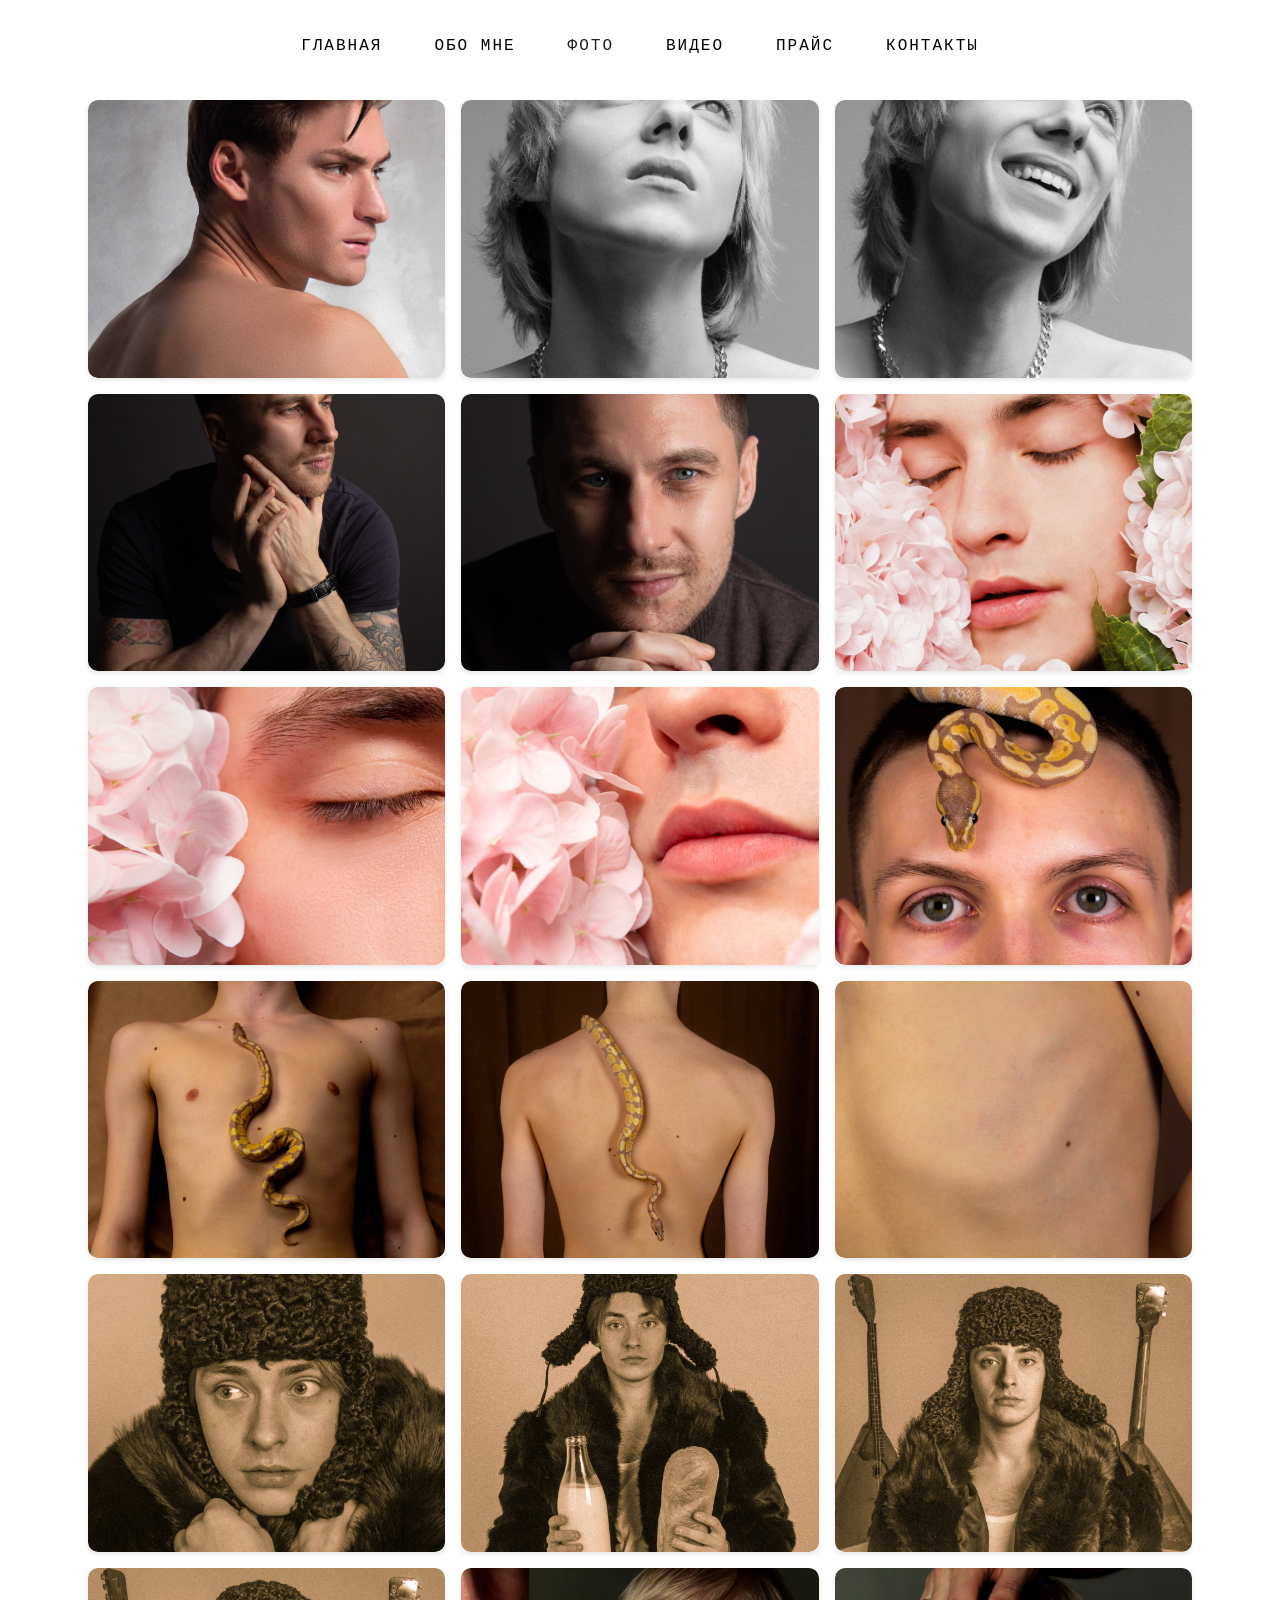
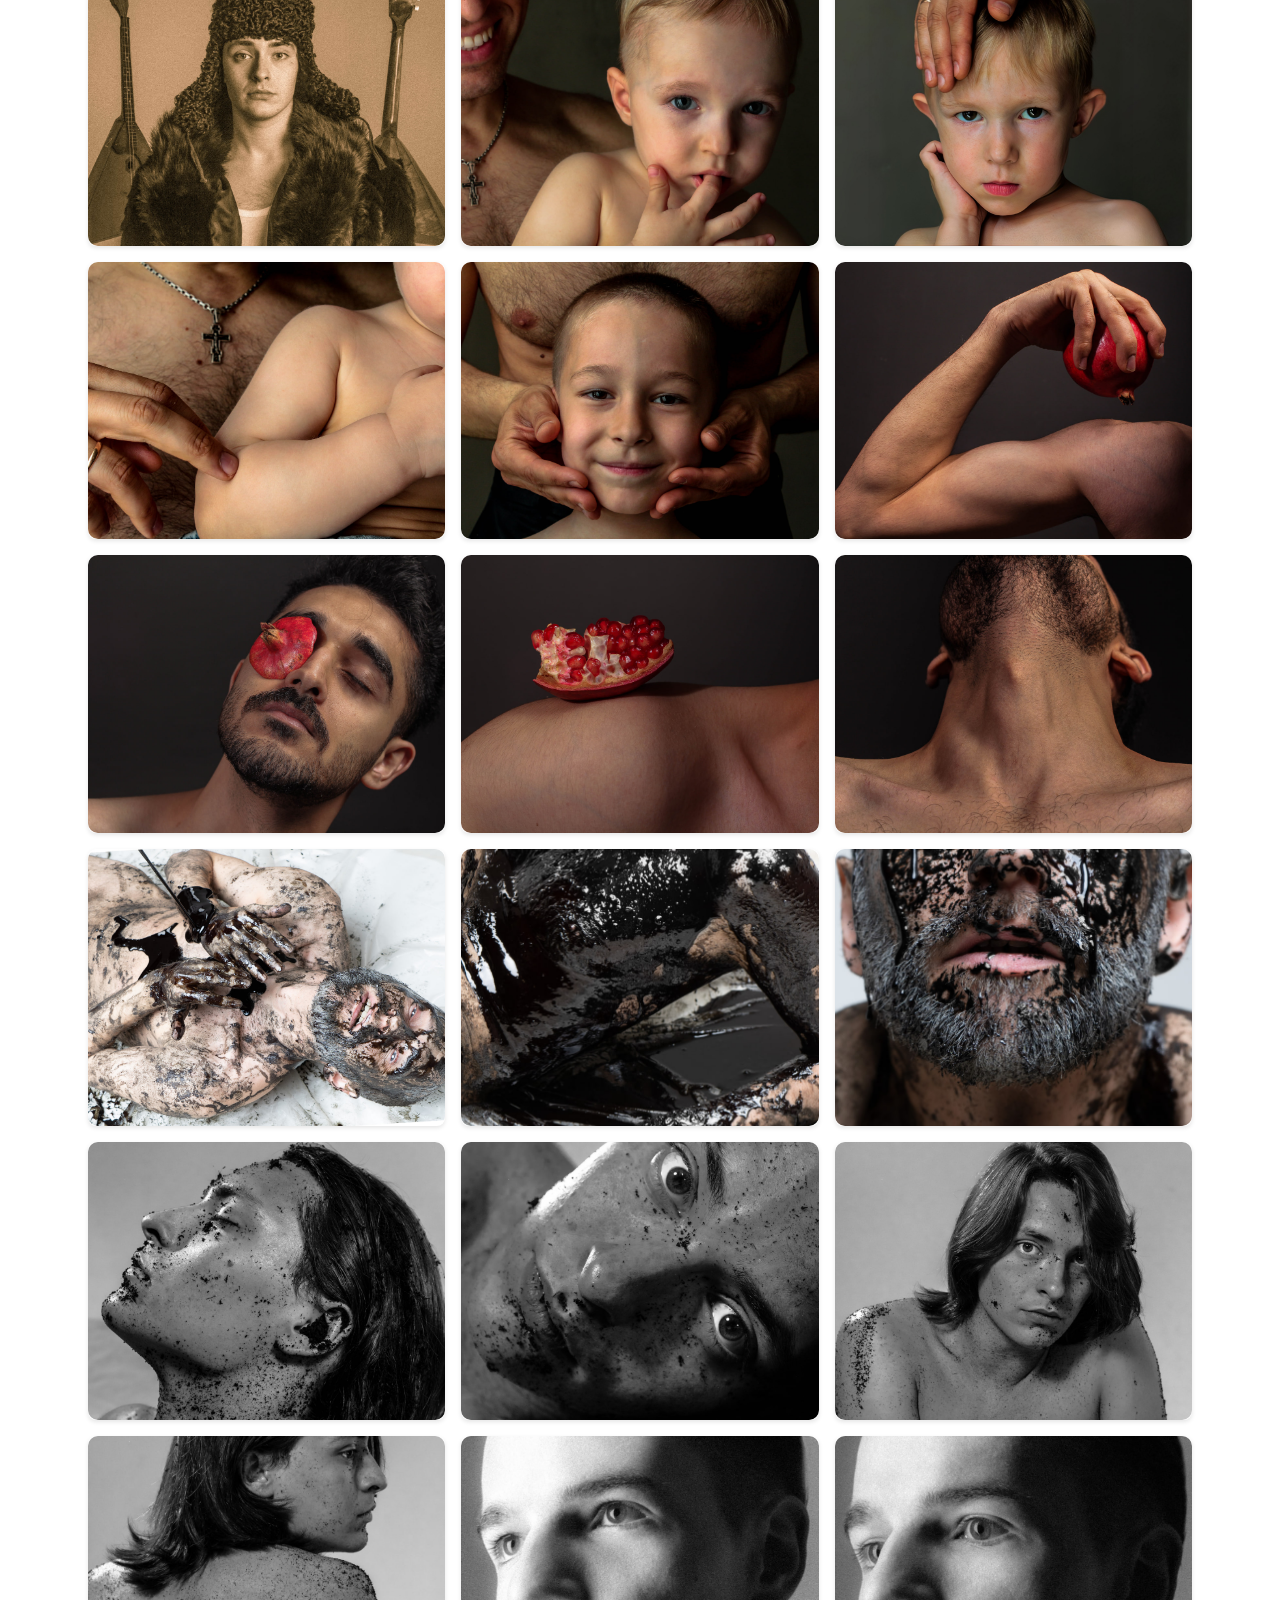
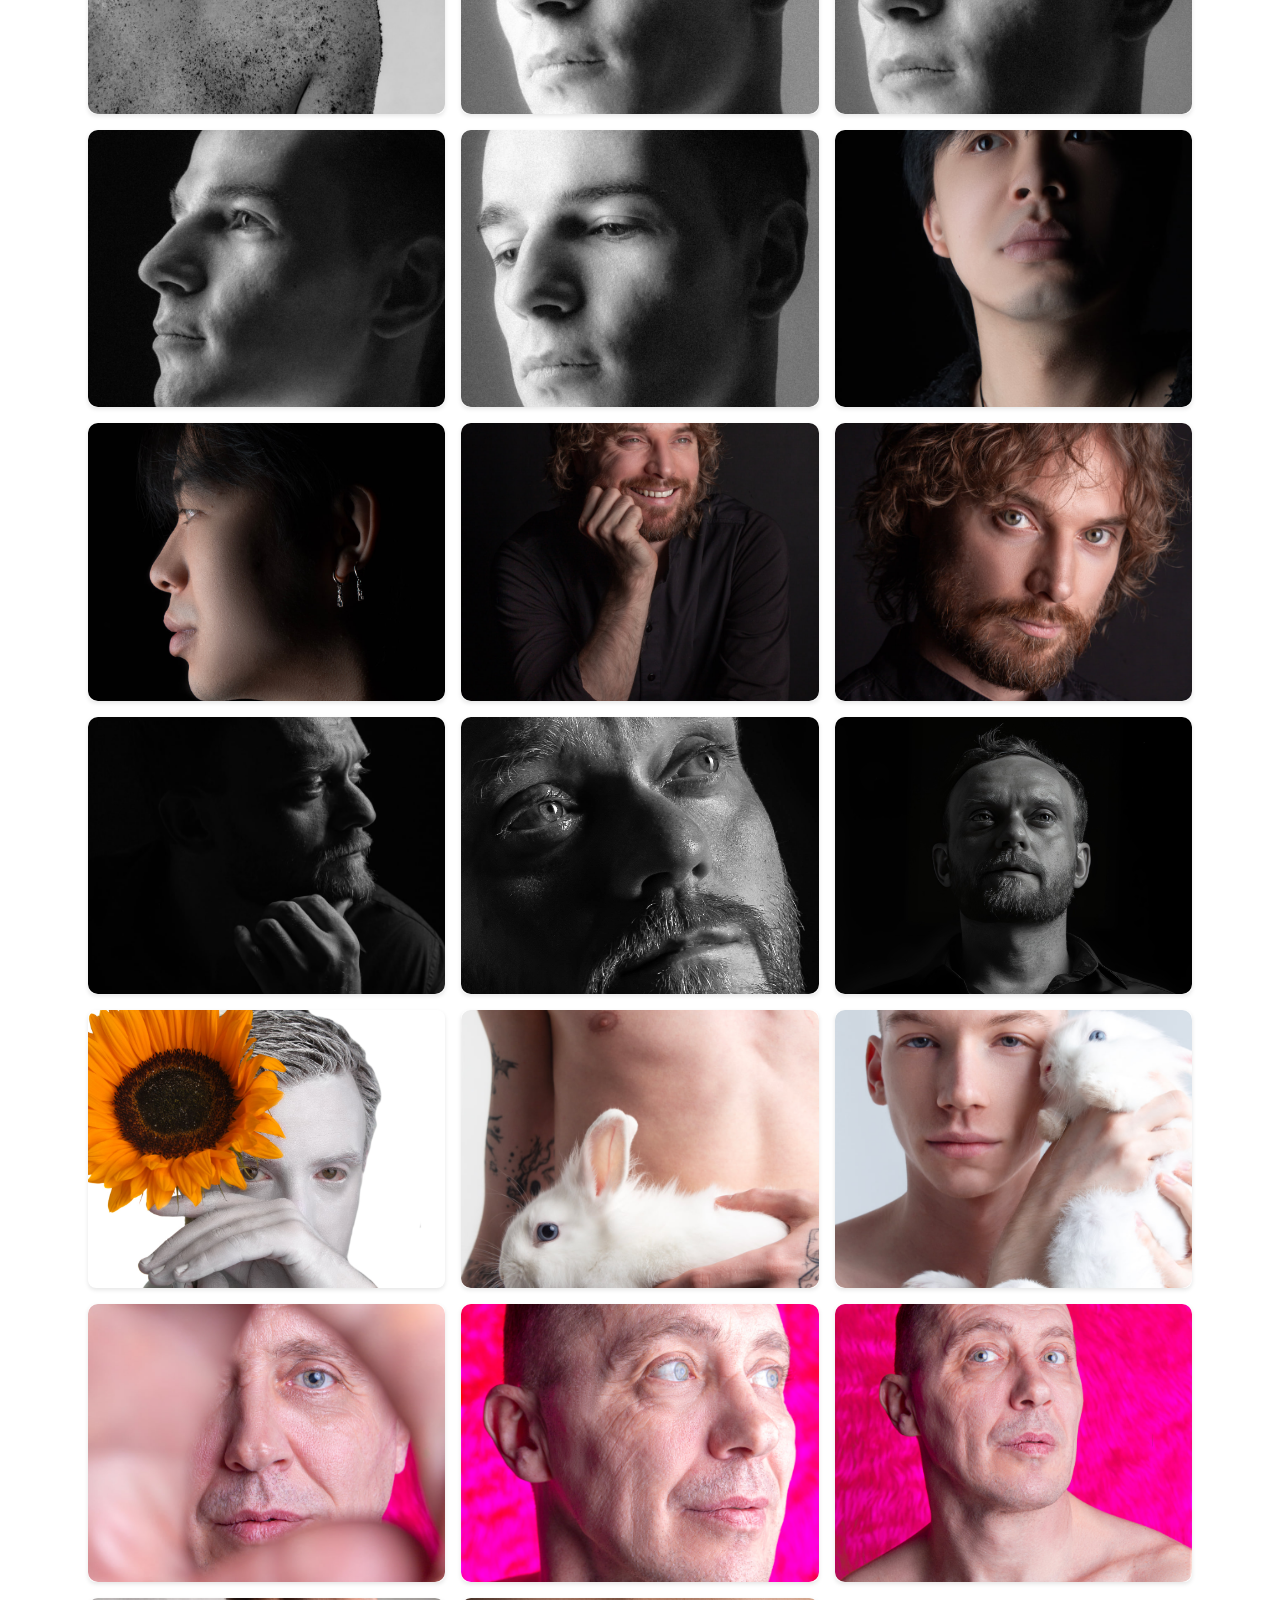
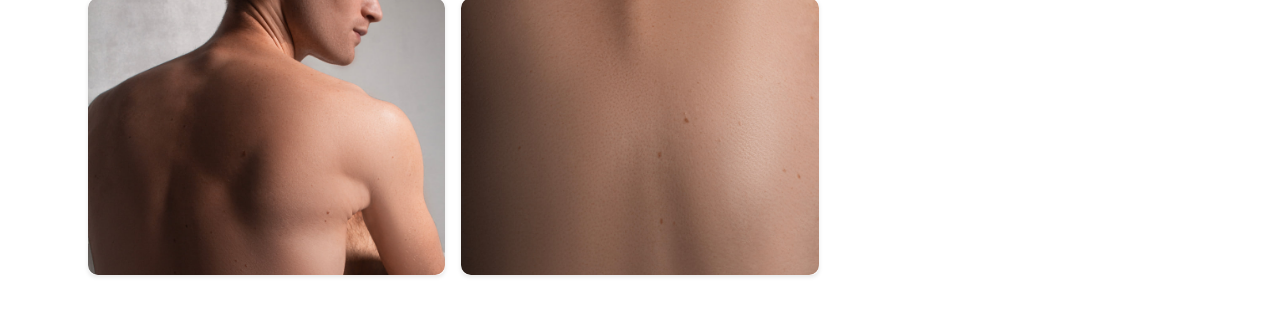
==== commit ab623b77: "new gallery" ====
--- a/photo-gallery.html
+++ b/photo-gallery.html
@@ -24,139 +24,238 @@
 
     <div class="gallery-container">
       <!-- До-Евы series -->
-      <h2 class="series-title">До-Евы</h2>
+      <!-- <h2 class="series-title">До-Евы</h2> -->
       <div class="gallery series-row">
         <div class="gallery-item">
-          <img src="Gallery/До-Евы1.jpg" alt="До-Евы Series" />
-        </div>
-        <div class="gallery-item">
-          <img src="Gallery/До-Евы2.jpg" alt="До-Евы Series" />
-        </div>
-        <div class="gallery-item">
-          <img src="Gallery/До-Евы3.jpg" alt="До-Евы Series" />
-        </div>
-        <div class="gallery-item">
-          <img src="Gallery/До-Евы4.jpg" alt="До-Евы Series" />
-        </div>
-      </div>
-
-      <!-- Илья series -->
-      <h2 class="series-title">Илья</h2>
-      <div class="gallery series-row">
-        <div class="gallery-item">
-          <img src="Gallery/Илья1.jpg" alt="Илья Series" />
-        </div>
-        <div class="gallery-item">
-          <img src="Gallery/Илья2.jpg" alt="Илья Series" />
-        </div>
-        <div class="gallery-item">
-          <img src="Gallery/Илья3.jpg" alt="Илья Series" />
-        </div>
-        <div class="gallery-item">
-          <img src="Gallery/Илья4.jpg" alt="Илья Series" />
-        </div>
-        <div class="gallery-item">
-          <img src="Gallery/Илья5.jpg" alt="Илья Series" />
-        </div>
-      </div>
-
-      <!-- КАРАКУЛЕВАЯ-УШАНКА series -->
-      <h2 class="series-title">Караклевая Ушанка</h2>
-      <div class="gallery series-row">
-        <div class="gallery-item">
-          <img
-            src="Gallery/КАРАКУЛЕВАЯ-УШАНКА1.jpg"
-            alt="Каракулевая Ушанка Series"
-          />
-        </div>
-        <div class="gallery-item">
-          <img
-            src="Gallery/КАРАКУЛЕВАЯ-УШАНКА2.jpg"
-            alt="Каракулевая Ушанка Series"
-          />
-        </div>
-        <div class="gallery-item">
-          <img
-            src="Gallery/КАРАКУЛЕВАЯ-УШАНКА3.jpg"
-            alt="Каракулевая Ушанка Series"
-          />
-        </div>
-        <div class="gallery-item">
-          <img
-            src="Gallery/КАРАКУЛЕВАЯ-УШАНКА4.jpg"
-            alt="Каракулевая Ушанка Series"
-          />
-        </div>
-      </div>
-
-      <!-- МОХАММАД series -->
-      <h2 class="series-title">Мохаммад</h2>
-      <div class="gallery series-row">
-        <div class="gallery-item">
-          <img src="Gallery/МОХАММАД1.jpg" alt="Мохаммад Series" />
-        </div>
-        <div class="gallery-item">
-          <img src="Gallery/МОХАММАД2.jpg" alt="Мохаммад Series" />
-        </div>
-        <div class="gallery-item">
-          <img src="Gallery/МОХАММАД3.jpg" alt="Мохаммад Series" />
-        </div>
-        <div class="gallery-item">
-          <img src="Gallery/МОХАММАД4.jpg" alt="Мохаммад Series" />
-        </div>
-      </div>
-
-      <!-- РЕСПИРАЦИЯ series -->
-      <h2 class="series-title">Респирация</h2>
-      <div class="gallery series-row">
-        <div class="gallery-item">
-          <img src="Gallery/РЕСПИРАЦИЯ1.jpg" alt="Респирация Series" />
-        </div>
-        <div class="gallery-item">
-          <img src="Gallery/РЕСПИРАЦИЯ2.jpg" alt="Респирация Series" />
-        </div>
-        <div class="gallery-item">
-          <img src="Gallery/РЕСПИРАЦИЯ3.jpg" alt="Респирация Series" />
-        </div>
-        <div class="gallery-item">
-          <img src="Gallery/РЕСПИРАЦИЯ4.jpg" alt="Респирация Series" />
-        </div>
-        <div class="gallery-item">
-          <img src="Gallery/РЕСПИРАЦИЯ5.jpg" alt="Респирация Series" />
-        </div>
-      </div>
-
-      <!-- РЫБА series -->
-      <h2 class="series-title">Рыба</h2>
-      <div class="gallery series-row">
-        <div class="gallery-item">
-          <img src="Gallery/РЫБА.jpg" alt="Рыба Series" />
-        </div>
-        <div class="gallery-item">
-          <img src="Gallery/РЫБА2.jpg" alt="Рыба Series" />
-        </div>
-        <div class="gallery-item">
-          <img src="Gallery/РЫБА3.jpg" alt="Рыба Series" />
-        </div>
-        <div class="gallery-item">
-          <img src="Gallery/РЫБА4.jpg" alt="Рыба Series" />
-        </div>
-      </div>
-
-      <!-- Хрупкость series -->
-      <h2 class="series-title">Хрупкость</h2>
-      <div class="gallery series-row">
-        <div class="gallery-item">
-          <img src="Gallery/Хрупкость1.jpg" alt="Хрупкость Series" />
-        </div>
-        <div class="gallery-item">
-          <img src="Gallery/Хрупкость2.jpg" alt="Хрупкость Series" />
-        </div>
-        <div class="gallery-item">
-          <img src="Gallery/Хрупкость3.jpg" alt="Хрупкость Series" />
-        </div>
-        <div class="gallery-item">
-          <img src="Gallery/Хрупкость4.jpg" alt="Хрупкость Series" />
+          <img src="Gallery/D (3).jpg" alt="D Series" />
+        </div>
+        <div class="gallery-item">
+          <img src="Gallery/Igor (1).jpg" alt="Igor Series" />
+        </div>
+        <div class="gallery-item">
+          <img src="Gallery/Igor (2).jpg" alt="Igor Series" />
+        </div>
+        <div class="gallery-item">
+          <img src="Gallery/Вито (1).jpg" alt="Вито Series" />
+        </div>
+        <div class="gallery-item">
+          <img src="Gallery/Вито (2).jpg" alt="Вито Series" />
+        </div>
+        <div class="gallery-item">
+          <img src="Gallery/Ганимедов сон (1).jpg" alt="Ганимедов сон Series" />
+        </div>
+        <div class="gallery-item">
+          <img src="Gallery/Ганимедов сон (2).jpg" alt="Ганимедов сон Series" />
+        </div>
+        <div class="gallery-item">
+          <img src="Gallery/Ганимедов сон (3).jpg" alt="Ганимедов сон Series" />
+        </div>
+        <div class="gallery-item">
+          <img src="Gallery/До Евы (1).jpg" alt="До Евы Series" />
+        </div>
+        <div class="gallery-item">
+          <img src="Gallery/До Евы (2).jpg" alt="До Евы Series" />
+        </div>
+        <div class="gallery-item">
+          <img src="Gallery/До Евы (3).jpg" alt="До Евы Series" />
+        </div>
+        <div class="gallery-item">
+          <img src="Gallery/До Евы (4).jpg" alt="До Евы Series" />
+        </div>
+        <div class="gallery-item">
+          <img
+            src="Gallery/КАРАКУЛЕВАЯ УШАНКА (1).jpg"
+            alt="КАРАКУЛЕВАЯ УШАНКА Series"
+          />
+        </div>
+        <div class="gallery-item">
+          <img
+            src="Gallery/КАРАКУЛЕВАЯ УШАНКА (2).jpg"
+            alt="КАРАКУЛЕВАЯ УШАНКА Series"
+          />
+        </div>
+        <div class="gallery-item">
+          <img
+            src="Gallery/КАРАКУЛЕВАЯ УШАНКА (3).jpg"
+            alt="КАРАКУЛЕВАЯ УШАНКА Series"
+          />
+        </div>
+        <div class="gallery-item">
+          <img
+            src="Gallery/КАРАКУЛЕВАЯ УШАНКА (4).jpg"
+            alt="КАРАКУЛЕВАЯ УШАНКА Series"
+          />
+        </div>
+        <div class="gallery-item">
+          <img
+            src="Gallery/Кровь крови моей (1).jpg"
+            alt="Кровь крови моей Series"
+          />
+        </div>
+        <div class="gallery-item">
+          <img
+            src="Gallery/Кровь крови моей (2).jpg"
+            alt="Кровь крови моей Series"
+          />
+        </div>
+        <div class="gallery-item">
+          <img
+            src="Gallery/Кровь крови моей (3).jpg"
+            alt="Кровь крови моей Series"
+          />
+        </div>
+        <div class="gallery-item">
+          <img
+            src="Gallery/Кровь крови моей (4).jpg"
+            alt="Кровь крови моей Series"
+          />
+        </div>
+        <div class="gallery-item">
+          <img src="Gallery/МОХАММАД  (1).jpg" alt="МОХАММАД Series" />
+        </div>
+        <div class="gallery-item">
+          <img src="Gallery/МОХАММАД  (2).jpg" alt="МОХАММАД Series" />
+        </div>
+        <div class="gallery-item">
+          <img src="Gallery/МОХАММАД  (3).jpg" alt="МОХАММАД Series" />
+        </div>
+        <div class="gallery-item">
+          <img src="Gallery/МОХАММАД  (4).jpg" alt="МОХАММАД Series" />
+        </div>
+        <div class="gallery-item">
+          <img
+            src="Gallery/Моя жизнь дешевле барреля (1).jpg"
+            alt="Моя жизнь дешевле барреля Series"
+          />
+        </div>
+        <div class="gallery-item">
+          <img
+            src="Gallery/Моя жизнь дешевле барреля (2).jpg"
+            alt="Моя жизнь дешевле барреля Series"
+          />
+        </div>
+        <div class="gallery-item">
+          <img
+            src="Gallery/Моя жизнь дешевле барреля (3).jpg"
+            alt="Моя жизнь дешевле барреля Series"
+          />
+        </div>
+        <div class="gallery-item">
+          <img
+            src="Gallery/Мы все когда-нибудь станем твоей частью  (1).jpg"
+            alt="Мы все когда-нибудь станем твоей частью Series"
+          />
+        </div>
+        <div class="gallery-item">
+          <img
+            src="Gallery/Мы все когда-нибудь станем твоей частью  (2).jpg"
+            alt="Мы все когда-нибудь станем твоей частью Series"
+          />
+        </div>
+        <div class="gallery-item">
+          <img
+            src="Gallery/Мы все когда-нибудь станем твоей частью  (3).jpg"
+            alt="Мы все когда-нибудь станем твоей частью Series"
+          />
+        </div>
+        <div class="gallery-item">
+          <img
+            src="Gallery/Мы все когда-нибудь станем твоей частью  (4).jpg"
+            alt="Мы все когда-нибудь станем твоей частью Series"
+          />
+        </div>
+        <div class="gallery-item">
+          <img
+            src="Gallery/Портрет Алексей Макаров (1).jpg"
+            alt="Портрет Алексей Макаров Series"
+          />
+        </div>
+        <div class="gallery-item">
+          <img
+            src="Gallery/Портрет Алексей Макаров (2).jpg"
+            alt="Портрет Алексей Макаров Series"
+          />
+        </div>
+        <div class="gallery-item">
+          <img
+            src="Gallery/Портрет Алексей Макаров (3).jpg"
+            alt="Портрет Алексей Макаров Series"
+          />
+        </div>
+        <div class="gallery-item">
+          <img
+            src="Gallery/Портрет Алексей Макаров (4).jpg"
+            alt="Портрет Алексей Макаров Series"
+          />
+        </div>
+        <div class="gallery-item">
+          <img
+            src="Gallery/Портрет Вэй Цзыжуй (1).jpg"
+            alt="Портрет Вэй Цзыжуй Series"
+          />
+        </div>
+        <div class="gallery-item">
+          <img
+            src="Gallery/Портрет Вэй Цзыжуй (2).jpg"
+            alt="Портрет Вэй Цзыжуй Series"
+          />
+        </div>
+        <div class="gallery-item">
+          <img
+            src="Gallery/Портрет Евгений  (1).jpg"
+            alt="Портрет Евгений Series"
+          />
+        </div>
+        <div class="gallery-item">
+          <img
+            src="Gallery/Портрет Евгений  (2).jpg"
+            alt="Портрет Евгений Series"
+          />
+        </div>
+        <div class="gallery-item">
+          <img
+            src="Gallery/Портрет. Александр Покатнёв (1).jpg"
+            alt="Портрет. Александр Покатнёв Series"
+          />
+        </div>
+        <div class="gallery-item">
+          <img
+            src="Gallery/Портрет. Александр Покатнёв (2).jpg"
+            alt="Портрет. Александр Покатнёв Series"
+          />
+        </div>
+        <div class="gallery-item">
+          <img
+            src="Gallery/Портрет. Александр Покатнёв (3).jpg"
+            alt="Портрет. Александр Покатнёв Series"
+          />
+        </div>
+        <div class="gallery-item">
+          <img
+            src="Gallery/Я пришёл к тебе с благими намерениями.jpg"
+            alt="Я пришёл к тебе с благими намерениями"
+          />
+        </div>
+        <div class="gallery-item">
+          <img src="Gallery/兔 (1).jpg" alt="兔 Series" />
+        </div>
+        <div class="gallery-item">
+          <img src="Gallery/兔 (2).jpg" alt="兔 Series" />
+        </div>
+        <div class="gallery-item">
+          <img src="Gallery/A (1).jpg" alt="A Series" />
+        </div>
+        <div class="gallery-item">
+          <img src="Gallery/A (2).jpg" alt="A Series" />
+        </div>
+        <div class="gallery-item">
+          <img src="Gallery/A (3).jpg" alt="A Series" />
+        </div>
+        <div class="gallery-item">
+          <img src="Gallery/D (1).jpg" alt="D Series" />
+        </div>
+        <div class="gallery-item">
+          <img src="Gallery/D (2).jpg" alt="D Series" />
         </div>
       </div>
     </div>
--- a/main.css
+++ b/main.css
@@ -7,7 +7,7 @@
 }
 
 body {
-  font-family: "Montserrat", sans-serif;
+  font-family: "Courier New";
   line-height: 1.6;
   margin: 0;
   padding: 0;
@@ -92,7 +92,7 @@
 .banner-content {
   position: relative;
   z-index: 1;
-  font-family: "Courier Prime", "Courier New", monospace;
+  font-family: "Courier New";
   font-size: 4rem;
 }
 
@@ -146,8 +146,9 @@
 }
 
 h2 {
-  font-family: "Playfair Display", serif;
+  font-family: "Courier New";
   font-size: 3rem;
+  font-weight: normal;
   text-align: center;
   margin-bottom: 3rem;
   position: relative;
@@ -175,6 +176,10 @@
   flex: 1; /* Takes up 1 part of the flex container */
   text-align: center; /* Center text */
   padding: 20px; /* Add some padding */
+  display: flex;
+  align-items: center;
+  justify-content: center;
+  height: 100%;
 }
 
 .about-right {
@@ -281,7 +286,6 @@
 }
 .gallery-item {
   flex: 1 1 28%; /* Adjust the size of each item for better layout */
-  margin: 10px; /* Add some spacing between items */
   box-sizing: border-box; /* Include padding and border in the element's total width and height */
 }
 .gallery-item img {
--- a/photo-gallery.css
+++ b/photo-gallery.css
@@ -14,7 +14,7 @@
   margin: 0;
   padding: 0;
   background-color: #ffffff;
-  font-family: "Roboto", -apple-system, BlinkMacSystemFont, sans-serif;
+  font-family: "Courier New";
   color: var(--text-primary);
   padding-top: 80px;
 }
